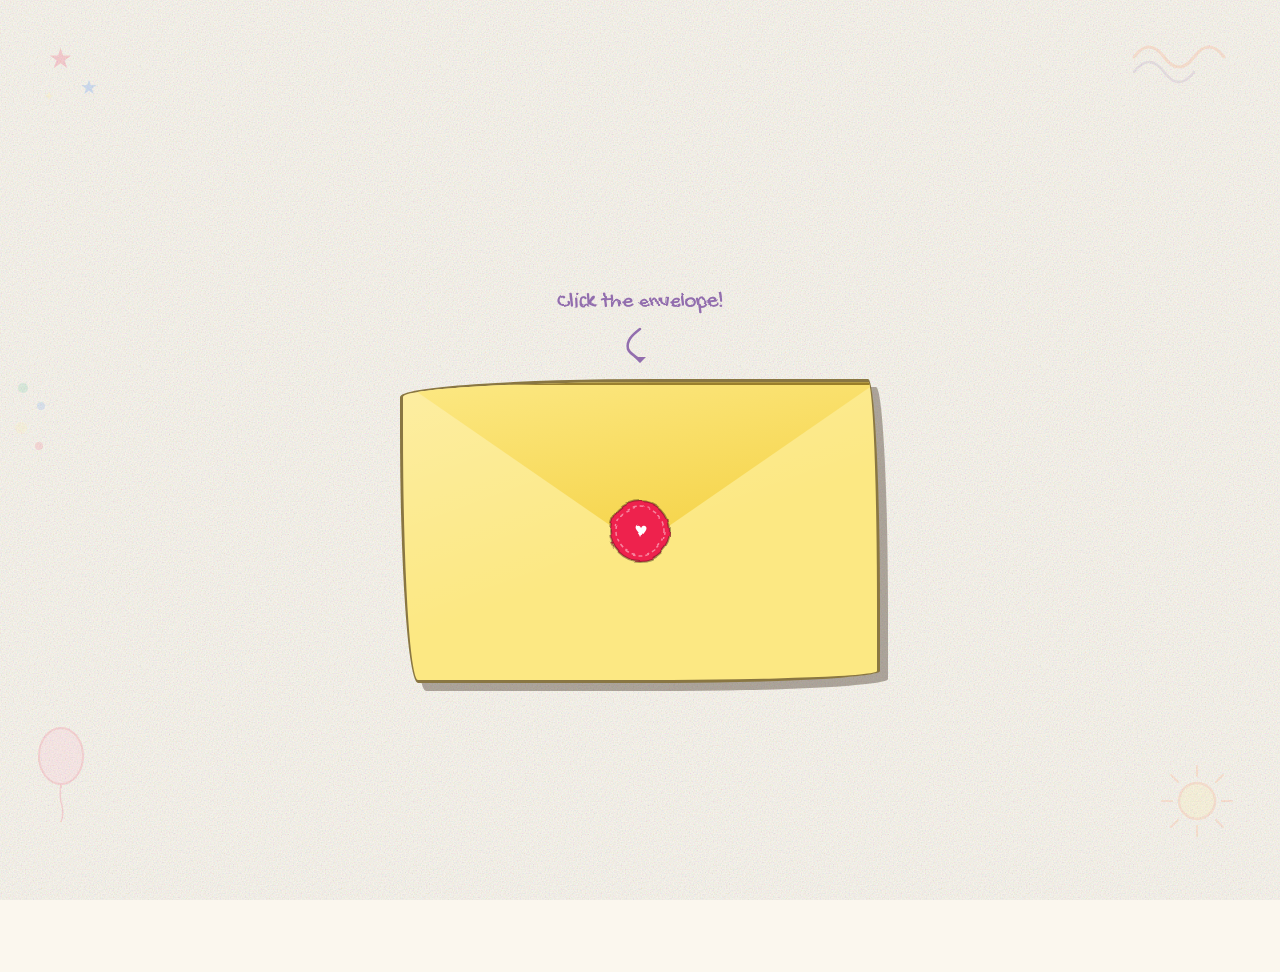
==== birthday-card/index.html @ c95f7737 "Add interactive crayon-style birthday gift card website Single-page static site: click-to-open envel" ====
<!DOCTYPE html>
<html lang="en">
<head>
  <meta charset="UTF-8" />
  <meta name="viewport" content="width=device-width, initial-scale=1.0, viewport-fit=cover" />
  <meta name="description" content="An interactive birthday card" />
  <title>Happy Birthday!</title>

  <!-- Google Fonts: Gochi Hand (headings) + Patrick Hand (body) -->
  <link rel="preconnect" href="https://fonts.googleapis.com" />
  <link rel="preconnect" href="https://fonts.gstatic.com" crossorigin />
  <link href="https://fonts.googleapis.com/css2?family=Gochi+Hand&family=Patrick+Hand&display=swap" rel="stylesheet" />

  <link rel="stylesheet" href="style.css" />
</head>
<body>

  <!-- ============================================================
       SVG Filter Definitions
       #crayon-displace  — feTurbulence displacement for crayon stroke feel
       #wobble           — mild warp for wobbly borders
       Referenced via CSS filter: url(#crayon-displace) etc.
       ============================================================ -->
  <svg xmlns="http://www.w3.org/2000/svg" width="0" height="0" style="position:absolute;overflow:hidden" aria-hidden="true">
    <defs>
      <filter id="crayon-displace" x="-5%" y="-5%" width="110%" height="110%">
        <feTurbulence type="fractalNoise" baseFrequency="0.04 0.07" numOctaves="3" seed="2" result="noise"/>
        <feDisplacementMap in="SourceGraphic" in2="noise" scale="4" xChannelSelector="R" yChannelSelector="G"/>
      </filter>
      <filter id="wobble" x="-5%" y="-5%" width="110%" height="110%">
        <feTurbulence type="turbulence" baseFrequency="0.02 0.03" numOctaves="2" seed="5" result="noise"/>
        <feDisplacementMap in="SourceGraphic" in2="noise" scale="3" xChannelSelector="R" yChannelSelector="G"/>
      </filter>
    </defs>
  </svg>

  <!-- ============================================================
       Background scattered doodles (purely decorative, aria-hidden)
       ============================================================ -->
  <div class="bg-doodles" aria-hidden="true">
    <!-- top-left star cluster -->
    <svg style="position:absolute;top:4%;left:3%;width:80px;height:80px;opacity:.18" viewBox="0 0 80 80">
      <text x="10" y="32" font-size="28" fill="#EE204D">★</text>
      <text x="42" y="58" font-size="20" fill="#1F75FE">★</text>
      <text x="5"  y="65" font-size="14" fill="#FCE883">✦</text>
    </svg>
    <!-- top-right squiggles -->
    <svg style="position:absolute;top:3%;right:4%;width:100px;height:60px;opacity:.15" viewBox="0 0 100 60">
      <path d="M5 30 Q20 10 35 30 Q50 50 65 30 Q80 10 95 30" stroke="#FF7538" stroke-width="3" fill="none" stroke-linecap="round"/>
      <path d="M5 45 Q20 25 35 45 Q50 65 65 45" stroke="#926EAE" stroke-width="2.5" fill="none" stroke-linecap="round"/>
    </svg>
    <!-- bottom-left balloon doodle -->
    <svg style="position:absolute;bottom:8%;left:2%;width:70px;height:110px;opacity:.15" viewBox="0 0 70 110">
      <ellipse cx="35" cy="38" rx="22" ry="28" fill="#FFAACC" stroke="#EE204D" stroke-width="2"/>
      <path d="M35 66 Q33 78 36 88 Q38 96 35 104" stroke="#EE204D" stroke-width="1.5" fill="none"/>
      <line x1="35" y1="66" x2="35" y2="70" stroke="#EE204D" stroke-width="2"/>
    </svg>
    <!-- bottom-right sun -->
    <svg style="position:absolute;bottom:6%;right:3%;width:90px;height:90px;opacity:.14" viewBox="0 0 90 90">
      <circle cx="45" cy="45" r="18" fill="#FCE883" stroke="#FF7538" stroke-width="2.5"/>
      <g stroke="#FF7538" stroke-width="2" stroke-linecap="round">
        <line x1="45" y1="10" x2="45" y2="20"/>
        <line x1="45" y1="70" x2="45" y2="80"/>
        <line x1="10" y1="45" x2="20" y2="45"/>
        <line x1="70" y1="45" x2="80" y2="45"/>
        <line x1="19" y1="19" x2="26" y2="26"/>
        <line x1="64" y1="64" x2="71" y2="71"/>
        <line x1="71" y1="19" x2="64" y2="26"/>
        <line x1="26" y1="64" x2="19" y2="71"/>
      </g>
    </svg>
    <!-- mid-left dots -->
    <svg style="position:absolute;top:42%;left:1%;width:40px;height:80px;opacity:.12" viewBox="0 0 40 80">
      <circle cx="10" cy="10" r="5" fill="#1CAC78"/>
      <circle cx="28" cy="28" r="4" fill="#1F75FE"/>
      <circle cx="8"  cy="50" r="6" fill="#FCE883"/>
      <circle cx="26" cy="68" r="4" fill="#EE204D"/>
    </svg>
  </div>

  <!-- ============================================================
       Confetti Canvas — full-screen, pointer-events none
       ============================================================ -->
  <canvas id="confetti-canvas" aria-hidden="true"></canvas>

  <!-- ============================================================
       Main Stage
       ============================================================ -->
  <main id="stage" role="main">

    <!-- ======================================================
         SCENE 1 — ENVELOPE
         ====================================================== -->
    <section id="envelope-scene" aria-label="Birthday envelope">

      <!-- Hint text (changes per stage) -->
      <p class="hint" id="envelope-hint" aria-live="polite">Click the envelope!</p>
      <!-- Wobbly arrow doodle -->
      <svg class="hint-arrow" width="48" height="36" viewBox="0 0 48 36" aria-hidden="true">
        <path d="M24 2 C16 8 10 14 12 22 C14 28 20 28 24 34" stroke="#926EAE" stroke-width="2.5" fill="none" stroke-linecap="round"/>
        <polygon points="18,30 24,36 30,30" fill="#926EAE"/>
      </svg>

      <!-- Envelope: must be a button for keyboard accessibility -->
      <div id="envelope-wrap" role="presentation">
        <button id="envelope-btn"
                aria-label="Open the birthday envelope"
                style="position:absolute;inset:0;width:100%;height:100%;background:none;border:none;cursor:pointer;z-index:10;border-radius:inherit">
        </button>

        <!-- The visible envelope body -->
        <div class="env-body" aria-hidden="true">

          <!-- Triangular flap (top of envelope, 3D rotateX on open) -->
          <div class="env-flap"></div>

          <!-- Wax seal (SVG stamp) -->
          <svg class="wax-seal" viewBox="0 0 72 72" aria-hidden="true">
            <circle cx="36" cy="36" r="30" fill="#EE204D" stroke="rgba(44,26,14,.4)" stroke-width="2"/>
            <circle cx="36" cy="36" r="24" fill="none" stroke="rgba(255,255,255,.45)" stroke-width="1.5" stroke-dasharray="4 3"/>
            <text x="36" y="42" text-anchor="middle" font-family="serif" font-size="22" fill="white">♥</text>
          </svg>

          <!-- Pocket: clips peeking contents -->
          <div class="env-pocket">
            <!-- Peeking photo stack (shorter, behind, offset) -->
            <div class="peeking-photos" id="peeking-photos" aria-hidden="true">
              <!-- Visual stack lines to imply multiple photos -->
              <div style="position:absolute;inset:4px;background:#F9F9F9;border-radius:4px;border:2px solid rgba(44,26,14,.15);transform:rotate(4deg)"></div>
              <div style="position:absolute;inset:4px;background:white;border-radius:4px;border:2px solid rgba(44,26,14,.2)"></div>
            </div>

            <!-- Peeking card (taller, in front) -->
            <div class="peeking-card" id="peeking-card" aria-hidden="true">
              <!-- Pull hint floats above card -->
              <span id="pull-hint">Pull the card out ↑</span>
            </div>
          </div><!-- /env-pocket -->

        </div><!-- /env-body -->
      </div><!-- /envelope-wrap -->
    </section>

    <!-- ======================================================
         SCENE 2 — GREETING CARD (free, center-stage)
         ====================================================== -->
    <div id="greeting-card" role="region" aria-label="Greeting card" aria-hidden="true">
      <!-- Doodle decorations inside card -->
      <svg class="card-doodles" width="100%" height="60" viewBox="0 0 280 60" aria-hidden="true" style="display:block;margin-bottom:8px">
        <!-- balloons -->
        <ellipse cx="30" cy="28" rx="14" ry="18" fill="#EE204D" opacity=".85"/>
        <line x1="30" y1="46" x2="28" y2="58" stroke="#B4674D" stroke-width="1.5"/>
        <ellipse cx="58" cy="22" rx="12" ry="16" fill="#1F75FE" opacity=".85"/>
        <line x1="58" y1="38" x2="60" y2="58" stroke="#B4674D" stroke-width="1.5"/>
        <ellipse cx="82" cy="30" rx="11" ry="14" fill="#FCE883" stroke="#FF7538" stroke-width="1.5" opacity=".9"/>
        <line x1="82" y1="44" x2="80" y2="58" stroke="#B4674D" stroke-width="1.5"/>
        <!-- sun top-right -->
        <circle cx="248" cy="18" r="12" fill="#FCE883" stroke="#FF7538" stroke-width="1.5"/>
        <g stroke="#FF7538" stroke-width="1.5" stroke-linecap="round">
          <line x1="248" y1="2"  x2="248" y2="6"/>
          <line x1="248" y1="30" x2="248" y2="34"/>
          <line x1="233" y1="18" x2="237" y2="18"/>
          <line x1="259" y1="18" x2="263" y2="18"/>
          <line x1="238" y1="8"  x2="241" y2="11"/>
          <line x1="255" y1="25" x2="258" y2="28"/>
        </g>
        <!-- squiggle separator -->
        <path d="M100 52 Q115 42 130 52 Q145 62 160 52 Q175 42 190 52 Q205 62 220 52" stroke="#926EAE" stroke-width="2" fill="none" stroke-linecap="round" opacity=".7"/>
      </svg>

      <h1 id="card-greeting-text"></h1>

      <!-- More doodles below the text -->
      <svg class="card-doodles" width="100%" height="48" viewBox="0 0 280 48" aria-hidden="true" style="display:block;margin-top:10px">
        <!-- confetti dots -->
        <circle cx="20"  cy="20" r="5" fill="#EE204D"/>
        <circle cx="45"  cy="35" r="4" fill="#1CAC78"/>
        <circle cx="70"  cy="12" r="6" fill="#FCE883" stroke="#FF7538" stroke-width="1"/>
        <circle cx="200" cy="30" r="5" fill="#1F75FE"/>
        <circle cx="228" cy="14" r="4" fill="#FFAACC"/>
        <circle cx="255" cy="36" r="6" fill="#926EAE"/>
        <!-- stars -->
        <text x="100" y="28" font-size="16" fill="#FF7538">★</text>
        <text x="140" y="22" font-size="12" fill="#1CAC78">✦</text>
        <text x="165" y="38" font-size="18" fill="#EE204D">★</text>
      </svg>
    </div>

    <!-- ======================================================
         SCENE 3 — LETTER (folded accordion)
         ====================================================== -->
    <section id="letter-scene" aria-label="Birthday letter">
      <p class="fold-hint" id="fold-hint">Pull down to unfold ✶</p>

      <div id="letter-accordion"
           role="region"
           aria-label="Unfolding letter"
           style="perspective: 800px;">

        <!-- Panel 1 (always visible, top) -->
        <div class="letter-panel" id="panel-1" style="transform-origin: bottom center; position:relative; z-index:4;">
          <h2 id="letter-title-el"></h2>
          <p id="letter-p0"></p>
        </div>

        <!-- Panel 2: opens downward, transform-origin top -->
        <div class="letter-panel" id="panel-2" style="transform-origin: top center; position:relative; z-index:3; transform: rotateX(-180deg);">
          <p id="letter-p1"></p>
        </div>

        <!-- Panel 3: zig-zag, opens downward, transform-origin top -->
        <div class="letter-panel" id="panel-3" style="transform-origin: top center; position:relative; z-index:2; transform: rotateX(180deg);">
          <p id="letter-p2"></p>
        </div>

        <!-- Panel 4: opens downward, transform-origin top -->
        <div class="letter-panel" id="panel-4" style="transform-origin: top center; position:relative; z-index:1; transform: rotateX(-180deg);">
          <p id="letter-p3"></p>
          <span class="signoff" id="letter-signoff-el"></span>
          <p class="ps">P.S. There's something else in the envelope… 📸 Pull out the photos!</p>
          <!-- doodle arrow pointing down -->
          <svg width="40" height="30" viewBox="0 0 40 30" style="display:block;margin:8px auto 0" aria-hidden="true">
            <path d="M20 2 Q18 14 20 22" stroke="#FF7538" stroke-width="2.5" fill="none" stroke-linecap="round"/>
            <polygon points="14,20 20,28 26,20" fill="#FF7538"/>
          </svg>
        </div>

      </div>
    </section>

    <!-- ======================================================
         SCENE 4 — GALLERY (polaroid stack from envelope)
         ====================================================== -->
    <section id="gallery-scene" aria-label="Photo gallery">
      <p class="swipe-hint" id="swipe-hint">Swipe the photos ↔</p>

      <!-- Second envelope (reappears to hold photos) -->
      <div id="gallery-envelope-wrap" role="presentation">
        <div class="env-body" aria-hidden="true" style="background:#FCE883;border:3px solid rgba(44,26,14,.5)">
          <div class="env-flap" style="pointer-events:none"></div>
          <div class="env-pocket" id="gallery-pocket">
            <!-- Polaroid stack is injected here by JS -->
          </div>
        </div>
      </div>

      <!-- Free polaroid stack (center stage after pull-out) — filled by JS -->
      <div id="polaroid-free-stack" aria-label="Swipeable photo stack" style="position:relative;width:clamp(140px,45vmin,230px);height:clamp(200px,60vmin,310px);margin-top:24px;display:none">
      </div>

    </section>

  </main><!-- /stage -->

  <!-- Load config first so CONFIG is available in app.js -->
  <script src="config.js"></script>
  <script src="app.js"></script>
</body>
</html>
---- birthday-card/style.css ----
/* ============================================================
   style.css — Birthday Card Visual Style
   "Crayola crayon" aesthetic: wobbly borders, stop-motion feel
   ============================================================ */

/* ---------- Google Fonts ---------- */
@import url('https://fonts.googleapis.com/css2?family=Gochi+Hand&family=Patrick+Hand&display=swap');

/* ---------- CSS Custom Properties ---------- */
:root {
  --crayon-red:    #EE204D;
  --crayon-orange: #FF7538;
  --crayon-yellow: #FCE883;
  --crayon-green:  #1CAC78;
  --crayon-blue:   #1F75FE;
  --crayon-violet: #926EAE;
  --crayon-pink:   #FFAACC;
  --crayon-brown:  #B4674D;
  --paper:         #FBF7EE;
  --ink:           #2C1A0E;

  --font-hand:  'Gochi Hand', cursive;
  --font-body:  'Patrick Hand', cursive;

  /* chunky shadow offsets */
  --shadow-sm:  3px 3px 0 rgba(44,26,14,.25);
  --shadow-md:  5px 5px 0 rgba(44,26,14,.3);
  --shadow-lg:  8px 8px 0 rgba(44,26,14,.35);
}

/* ---------- Reset & Base ---------- */
*, *::before, *::after { box-sizing: border-box; margin: 0; padding: 0; }

html, body {
  height: 100%;
  overflow-x: hidden;
  overscroll-behavior: none;           /* stop pull-to-refresh */
  background-color: var(--paper);
  color: var(--ink);
  font-family: var(--font-body);
  font-size: 16px;
}

/* Grain overlay — SVG feTurbulence as data-URI */
body::before {
  content: '';
  position: fixed;
  inset: 0;
  pointer-events: none;
  z-index: 0;
  opacity: .35;
  background-image: url("data:image/svg+xml,%3Csvg xmlns='http://www.w3.org/2000/svg' width='300' height='300'%3E%3Cfilter id='noise'%3E%3CfeTurbulence type='fractalNoise' baseFrequency='0.75' numOctaves='4' stitchTiles='stitch'/%3E%3C/filter%3E%3Crect width='300' height='300' filter='url(%23noise)' opacity='1'/%3E%3C/svg%3E");
  background-size: 300px 300px;
}

/* ---------- Stage wrapper ---------- */
#stage {
  position: relative;
  z-index: 1;
  display: flex;
  flex-direction: column;
  align-items: center;
  min-height: 100dvh;
  padding: clamp(16px, 4vmin, 48px);
  gap: 24px;
}

/* ---------- Background doodles ---------- */
.bg-doodles {
  position: fixed;
  inset: 0;
  pointer-events: none;
  z-index: 0;
  overflow: hidden;
}

/* ---------- SVG Filters (defined in HTML, referenced here) ---------- */

/* Crayon filter applied to headings and decorative text */
.crayon-text {
  filter: url(#crayon-displace);
}

/* ---------- STAGE 1 — Envelope ---------- */
#envelope-scene {
  display: flex;
  flex-direction: column;
  align-items: center;
  justify-content: center;
  min-height: 100dvh;
  width: 100%;
  position: relative;
}

/* hint text */
.hint {
  font-family: var(--font-hand);
  font-size: clamp(1rem, 3vmin, 1.4rem);
  color: var(--crayon-violet);
  filter: url(#crayon-displace);
  margin-bottom: 12px;
  animation: hint-wiggle 2s steps(4) infinite;
  user-select: none;
}

@keyframes hint-wiggle {
  0%   { transform: rotate(0deg); }
  25%  { transform: rotate(-2deg); }
  50%  { transform: rotate(0deg); }
  75%  { transform: rotate(2deg); }
  100% { transform: rotate(0deg); }
}

/* wobbly arrow doodle under hint */
.hint-arrow {
  display: block;
  margin: 0 auto 16px;
  animation: arrow-bounce 1.5s steps(3) infinite;
}

@keyframes arrow-bounce {
  0%,100% { transform: translateY(0); }
  50%      { transform: translateY(6px); }
}

/* ---------- Envelope component ---------- */
#envelope-wrap {
  position: relative;
  width: clamp(260px, 70vmin, 480px);
  /* perspective for 3-D flap */
  perspective: 800px;
  cursor: pointer;
  animation: env-idle 3s steps(6) infinite;
}

@keyframes env-idle {
  0%,100% { transform: rotate(0deg) translateY(0); }
  20%      { transform: rotate(-1deg) translateY(-3px); }
  40%      { transform: rotate(0deg) translateY(-6px); }
  60%      { transform: rotate(1deg) translateY(-3px); }
  80%      { transform: rotate(0deg) translateY(0); }
}

#envelope-wrap.flap-open { animation: none; }

/* Envelope body */
.env-body {
  position: relative;
  width: 100%;
  padding-bottom: 62%;             /* landscape ratio */
  background: var(--crayon-yellow);
  border: 3px solid rgba(44,26,14,.55);
  border-radius: 255px 12px 230px 18px / 18px 230px 12px 255px;
  box-shadow: var(--shadow-lg);
  overflow: hidden;
}

/* Inner envelope shading */
.env-body::after {
  content: '';
  position: absolute;
  inset: 0;
  background: linear-gradient(160deg, rgba(255,255,255,.25) 0%, transparent 55%);
  pointer-events: none;
}

/* Envelope pocket — clips the peeking card and photos */
.env-pocket {
  position: absolute;
  bottom: 0;
  left: 0;
  right: 0;
  /* top half of envelope body = envelope opening */
  top: 38%;
  overflow: hidden;
  z-index: 2;
}

/* Wax seal */
.wax-seal {
  position: absolute;
  top: 50%;
  left: 50%;
  transform: translate(-50%, -50%);
  width: clamp(48px, 10vmin, 72px);
  height: clamp(48px, 10vmin, 72px);
  z-index: 5;
  filter: url(#crayon-displace);
  transition: opacity .3s steps(3);
}

#envelope-wrap.flap-open .wax-seal { opacity: 0; pointer-events: none; }

/* Envelope flap */
.env-flap {
  position: absolute;
  top: 0;
  left: 0;
  right: 0;
  height: 55%;
  background: #F4D03F;
  border: 3px solid rgba(44,26,14,.45);
  border-bottom: none;
  border-radius: 12px 6px 0 0;
  transform-origin: top center;
  transform-style: preserve-3d;
  /* closed */
  transform: rotateX(0deg);
  transition: transform .6s steps(8);
  z-index: 4;
  clip-path: polygon(0 0, 100% 0, 50% 100%);
  background: linear-gradient(170deg, #FCE883 0%, #F4D03F 100%);
}

#envelope-wrap.flap-open .env-flap {
  transform: rotateX(-175deg);
}

/* ---------- Peeking card and photo stack ---------- */
.peeking-card,
.peeking-photos {
  position: absolute;
  bottom: 0;
  transition: bottom .5s steps(6);
}

/* only appear after flap opens */
.peeking-card {
  left: 50%;
  transform: translateX(-50%);
  width: 45%;
  height: 140%;          /* taller than pocket so it peeks */
  background: white;
  border: 3px solid rgba(44,26,14,.4);
  border-radius: 8px 8px 4px 4px;
  box-shadow: var(--shadow-md);
  cursor: grab;
  z-index: 3;
  display: flex;
  align-items: flex-end;
  justify-content: center;
  padding-bottom: 6px;
  font-family: var(--font-hand);
  font-size: .75rem;
  color: var(--crayon-violet);
  opacity: 0;
  pointer-events: none;
  touch-action: none;
}

.peeking-photos {
  left: 62%;
  width: 35%;
  height: 100%;
  background: white;
  border: 3px solid rgba(44,26,14,.4);
  border-radius: 8px 8px 4px 4px;
  box-shadow: 3px 3px 0 rgba(44,26,14,.2);
  z-index: 2;
  opacity: 0;
  pointer-events: none;
  transform: translateX(-10%) rotate(6deg);
}

#envelope-wrap.flap-open .peeking-card,
#envelope-wrap.flap-open .peeking-photos {
  opacity: 1;
}

#envelope-wrap.flap-open .peeking-card {
  pointer-events: auto;
  bottom: 30%;   /* peek amount */
}

#envelope-wrap.flap-open .peeking-photos {
  bottom: 10%;
}

/* ---------- Drag hint on the card ---------- */
#pull-hint {
  position: absolute;
  top: -2.5rem;
  left: 50%;
  transform: translateX(-50%);
  font-family: var(--font-hand);
  font-size: clamp(.8rem, 2.5vmin, 1rem);
  color: var(--crayon-blue);
  white-space: nowrap;
  opacity: 0;
  transition: opacity .4s steps(4);
  pointer-events: none;
  filter: url(#crayon-displace);
}
#envelope-wrap.flap-open #pull-hint { opacity: 1; }

/* ---------- STAGE 2 — Greeting Card (free) ---------- */
#greeting-card {
  display: none;
  position: fixed;
  top: 50%;
  left: 50%;
  transform: translate(-50%, -50%);
  width: clamp(220px, 60vmin, 360px);
  background: white;
  border: 4px solid rgba(44,26,14,.5);
  border-radius: 230px 18px 210px 22px / 22px 215px 18px 230px;
  box-shadow: var(--shadow-lg);
  padding: clamp(24px, 5vmin, 40px) clamp(20px, 4vmin, 32px);
  z-index: 20;
  text-align: center;
  filter: url(#crayon-displace);
}

#greeting-card h1 {
  font-family: var(--font-hand);
  font-size: clamp(1.6rem, 6vmin, 2.8rem);
  color: var(--crayon-red);
  line-height: 1.2;
  margin-bottom: .75rem;
}

/* card doodles */
.card-doodles {
  pointer-events: none;
  user-select: none;
}

/* ---------- Confetti Canvas ---------- */
#confetti-canvas {
  position: fixed;
  inset: 0;
  z-index: 30;
  pointer-events: none;
  display: none;
}

/* ---------- STAGE 3 — Letter ---------- */
#letter-scene {
  display: none;
  flex-direction: column;
  align-items: center;
  width: 100%;
  max-width: 540px;
  margin: 0 auto;
  padding: 24px 0 80px;
  z-index: 10;
  position: relative;
}

/* Accordion letter wrapper */
#letter-accordion {
  width: clamp(260px, 85vw, 460px);
  position: relative;
  cursor: ns-resize;
  touch-action: none;
  user-select: none;
}

/* Each letter panel */
.letter-panel {
  position: relative;
  background: white;
  border: 3px solid rgba(44,26,14,.4);
  border-radius: 6px 18px 6px 18px / 18px 6px 18px 6px;
  overflow: hidden;
  /* lined-paper */
  background-image:
    repeating-linear-gradient(
      transparent,
      transparent 27px,
      #BDE0FF 28px
    );
  background-size: 100% 28px;
  background-position-y: 40px;
  padding: 12px 20px 20px;
  box-shadow: var(--shadow-sm);
  transform-origin: top center;
  /* start folded */
  transition: transform .1s steps(2);
}

/* crease shadow on folded panels */
.letter-panel + .letter-panel::before {
  content: '';
  position: absolute;
  top: 0;
  left: 0;
  right: 0;
  height: 10px;
  background: linear-gradient(to bottom, rgba(0,0,0,.15), transparent);
  pointer-events: none;
  z-index: 1;
}

.letter-panel h2 {
  font-family: var(--font-hand);
  font-size: clamp(1.2rem, 4vmin, 1.7rem);
  color: var(--crayon-blue);
  margin-bottom: 16px;
  margin-top: 8px;
  filter: url(#crayon-displace);
}

.letter-panel p {
  font-family: var(--font-body);
  font-size: clamp(.9rem, 2.5vmin, 1.05rem);
  line-height: 1.75;
  color: var(--ink);
  margin-bottom: 12px;
}

.letter-panel .signoff {
  font-family: var(--font-hand);
  font-size: clamp(1rem, 3vmin, 1.25rem);
  color: var(--crayon-violet);
  margin-top: 16px;
  display: block;
}

.letter-panel .ps {
  margin-top: 20px;
  font-family: var(--font-hand);
  font-size: clamp(.85rem, 2.5vmin, 1rem);
  color: var(--crayon-orange);
}

.fold-hint {
  font-family: var(--font-hand);
  font-size: clamp(.9rem, 2.8vmin, 1.1rem);
  color: var(--crayon-green);
  text-align: center;
  margin-bottom: 4px;
  filter: url(#crayon-displace);
  animation: hint-wiggle 2.5s steps(4) infinite;
}

/* ---------- STAGE 4 — Polaroid Gallery ---------- */
#gallery-scene {
  display: none;
  flex-direction: column;
  align-items: center;
  width: 100%;
  padding: 24px 0 80px;
  z-index: 10;
  position: relative;
}

#gallery-envelope-wrap {
  position: relative;
  width: clamp(240px, 65vmin, 420px);
  perspective: 800px;
  margin-bottom: 32px;
}

/* reuse env-body style for gallery envelope */
#gallery-envelope-wrap .env-body {
  cursor: default;
}

/* polaroid stack container inside gallery envelope pocket */
#polaroid-stack {
  position: absolute;
  bottom: 0;
  left: 50%;
  transform: translateX(-50%);
  width: 55%;
  z-index: 3;
  cursor: grab;
  touch-action: none;
  transition: bottom .4s steps(5);
}

#gallery-envelope-wrap.photos-visible #polaroid-stack {
  bottom: 32%;
}

/* Individual polaroid */
.polaroid {
  position: absolute;
  bottom: 0;
  left: 50%;
  width: clamp(140px, 40vmin, 220px);
  background: white;
  border: 3px solid rgba(44,26,14,.3);
  box-shadow: var(--shadow-md);
  padding: clamp(8px, 2vmin, 12px);
  padding-bottom: clamp(28px, 7vmin, 44px);
  border-radius: 4px;
  transform-origin: center bottom;
  pointer-events: none;
  user-select: none;
}

/* tape strip on top of polaroid */
.polaroid::before {
  content: '';
  position: absolute;
  top: -10px;
  left: 50%;
  transform: translateX(-50%) rotate(-3deg);
  width: 40%;
  height: 18px;
  background: rgba(252,232,131,.7);
  border: 1px solid rgba(44,26,14,.2);
  border-radius: 2px;
}

.polaroid.top-card {
  pointer-events: auto;
}

/* photo area inside polaroid */
.polaroid-photo {
  width: 100%;
  /* 4:3 */
  padding-bottom: 75%;
  position: relative;
  overflow: hidden;
  background: #ddd;
}

.polaroid-photo img {
  position: absolute;
  inset: 0;
  width: 100%;
  height: 100%;
  object-fit: cover;
  display: block;
}

/* crayon placeholder canvas */
.polaroid-photo canvas {
  position: absolute;
  inset: 0;
  width: 100%;
  height: 100%;
}

.polaroid-caption {
  font-family: var(--font-hand);
  font-size: clamp(.75rem, 2.2vmin, .95rem);
  color: var(--ink);
  text-align: center;
  margin-top: 6px;
  line-height: 1.3;
}

/* swipe hint */
.swipe-hint {
  font-family: var(--font-hand);
  font-size: clamp(.85rem, 2.5vmin, 1rem);
  color: var(--crayon-pink);
  margin-top: 12px;
  filter: url(#crayon-displace);
  animation: hint-wiggle 2s steps(4) infinite;
}

/* ---------- Freestanding greeting-card (pulled out) ---------- */
#greeting-card.visible {
  display: block;
  animation: card-pop-in .5s steps(5) forwards;
}

@keyframes card-pop-in {
  0%   { transform: translate(-50%, -50%) scale(.4) rotate(-8deg); opacity: 0; }
  40%  { transform: translate(-50%, -50%) scale(1.08) rotate(2deg); opacity: 1; }
  70%  { transform: translate(-50%, -50%) scale(.97) rotate(-1deg); }
  100% { transform: translate(-50%, -50%) scale(1) rotate(0deg); }
}

/* ---------- Letter reveal animation ---------- */
@keyframes letter-drop {
  0%   { transform: translateY(-60px); opacity: 0; }
  40%  { transform: translateY(6px);   opacity: 1; }
  70%  { transform: translateY(-3px); }
  100% { transform: translateY(0); }
}

/* ---------- Polaroid fling animation ---------- */
@keyframes polaroid-fling-left {
  0%   { transform: translateX(0)      rotate(0deg);    opacity: 1; }
  50%  { transform: translateX(-180px) rotate(-30deg);  opacity: .6; }
  100% { transform: translateX(-400px) rotate(-55deg);  opacity: 0; }
}
@keyframes polaroid-fling-right {
  0%   { transform: translateX(0)     rotate(0deg);   opacity: 1; }
  50%  { transform: translateX(180px) rotate(30deg);  opacity: .6; }
  100% { transform: translateX(400px) rotate(55deg);  opacity: 0; }
}

/* ---------- Utility ---------- */
.hidden { display: none !important; }

/* wide screens — decorative side doodles */
@media (min-width: 740px) {
  .bg-doodles svg {
    opacity: .22;
  }
}
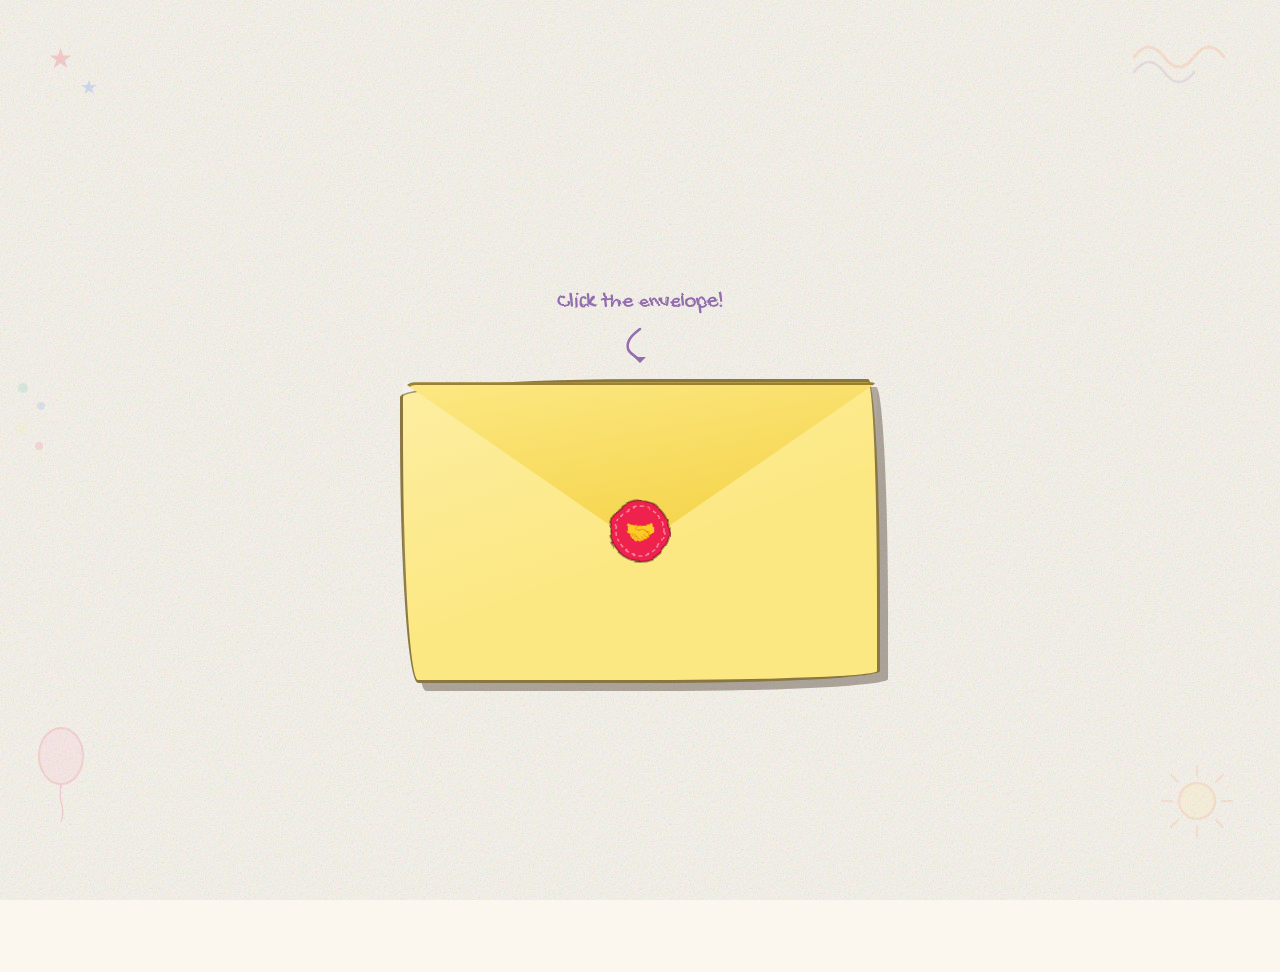
==== commit 89bfcf82: "Fix UX bugs: clipping, mobile drags, navigation, gallery input - Peeking card/photos no longer clipp" ====
--- a/birthday-card/index.html
+++ b/birthday-card/index.html
@@ -118,26 +118,29 @@
           <svg class="wax-seal" viewBox="0 0 72 72" aria-hidden="true">
             <circle cx="36" cy="36" r="30" fill="#EE204D" stroke="rgba(44,26,14,.4)" stroke-width="2"/>
             <circle cx="36" cy="36" r="24" fill="none" stroke="rgba(255,255,255,.45)" stroke-width="1.5" stroke-dasharray="4 3"/>
-            <text x="36" y="42" text-anchor="middle" font-family="serif" font-size="22" fill="white">♥</text>
+            <text x="36" y="44" text-anchor="middle" font-family="serif" font-size="24">🤝</text>
           </svg>
 
-          <!-- Pocket: clips peeking contents -->
+          <!-- Pocket: provides the paper-in-envelope look -->
           <div class="env-pocket">
-            <!-- Peeking photo stack (shorter, behind, offset) -->
-            <div class="peeking-photos" id="peeking-photos" aria-hidden="true">
-              <!-- Visual stack lines to imply multiple photos -->
-              <div style="position:absolute;inset:4px;background:#F9F9F9;border-radius:4px;border:2px solid rgba(44,26,14,.15);transform:rotate(4deg)"></div>
-              <div style="position:absolute;inset:4px;background:white;border-radius:4px;border:2px solid rgba(44,26,14,.2)"></div>
-            </div>
-
-            <!-- Peeking card (taller, in front) -->
-            <div class="peeking-card" id="peeking-card" aria-hidden="true">
-              <!-- Pull hint floats above card -->
-              <span id="pull-hint">Pull the card out ↑</span>
-            </div>
           </div><!-- /env-pocket -->
 
         </div><!-- /env-body -->
+
+        <!-- Peeking items live OUTSIDE env-body so overflow:hidden doesn't clip them -->
+        <!-- Peeking photo stack (shorter, behind, offset) -->
+        <div class="peeking-photos" id="peeking-photos" aria-hidden="true">
+          <!-- Visual stack lines to imply multiple photos -->
+          <div style="position:absolute;inset:4px;background:#F9F9F9;border-radius:4px;border:2px solid rgba(44,26,14,.15);transform:rotate(4deg)"></div>
+          <div style="position:absolute;inset:4px;background:white;border-radius:4px;border:2px solid rgba(44,26,14,.2)"></div>
+        </div>
+
+        <!-- Peeking card (taller, in front) -->
+        <div class="peeking-card" id="peeking-card" aria-hidden="true">
+          <!-- Pull hint floats above card -->
+          <span id="pull-hint">Pull the card out ↑</span>
+        </div>
+
       </div><!-- /envelope-wrap -->
     </section>
 
@@ -190,7 +193,7 @@
          SCENE 3 — LETTER (folded accordion)
          ====================================================== -->
     <section id="letter-scene" aria-label="Birthday letter">
-      <p class="fold-hint" id="fold-hint">Pull down to unfold ✶</p>
+      <p class="fold-hint" id="fold-hint">Tap or pull down to unfold ✶</p>
 
       <div id="letter-accordion"
            role="region"
@@ -250,7 +253,25 @@
 
     </section>
 
+    <!-- ======================================================
+         NAV BAR — Letter <-> Gallery navigation (Bug 5)
+         ====================================================== -->
+    <nav id="scene-nav" class="scene-nav hidden" aria-label="Navigate scenes">
+      <button id="nav-letter-btn" class="nav-btn nav-btn--active">✉ Letter</button>
+      <button id="nav-gallery-btn" class="nav-btn">📸 Photos</button>
+    </nav>
+
   </main><!-- /stage -->
+
+  <!-- ======================================================
+       POLAROID MODAL — tap to zoom (Bug 7)
+       ====================================================== -->
+  <div id="polaroid-modal" class="polaroid-modal hidden" role="dialog" aria-modal="true" aria-label="Photo enlarged">
+    <div class="polaroid-modal-backdrop"></div>
+    <div class="polaroid-modal-inner">
+      <!-- polaroid content injected by JS -->
+    </div>
+  </div>
 
   <!-- Load config first so CONFIG is available in app.js -->
   <script src="config.js"></script>
--- a/birthday-card/style.css
+++ b/birthday-card/style.css
@@ -60,6 +60,7 @@
   display: flex;
   flex-direction: column;
   align-items: center;
+  min-height: 100vh;
   min-height: 100dvh;
   padding: clamp(16px, 4vmin, 48px);
   gap: 24px;
@@ -87,6 +88,7 @@
   flex-direction: column;
   align-items: center;
   justify-content: center;
+  min-height: 100vh;
   min-height: 100dvh;
   width: 100%;
   position: relative;
@@ -152,7 +154,6 @@
   border: 3px solid rgba(44,26,14,.55);
   border-radius: 255px 12px 230px 18px / 18px 230px 12px 255px;
   box-shadow: var(--shadow-lg);
-  overflow: hidden;
 }
 
 /* Inner envelope shading */
@@ -260,6 +261,7 @@
   opacity: 0;
   pointer-events: none;
   transform: translateX(-10%) rotate(6deg);
+  touch-action: none;
 }
 
 #envelope-wrap.flap-open .peeking-card,
@@ -342,7 +344,7 @@
   width: 100%;
   max-width: 540px;
   margin: 0 auto;
-  padding: 24px 0 80px;
+  padding: 24px 0 96px;
   z-index: 10;
   position: relative;
 }
@@ -440,7 +442,7 @@
   flex-direction: column;
   align-items: center;
   width: 100%;
-  padding: 24px 0 80px;
+  padding: 24px 0 96px;
   z-index: 10;
   position: relative;
 }
@@ -588,6 +590,94 @@
   100% { transform: translateX(400px) rotate(55deg);  opacity: 0; }
 }
 
+/* ---------- Scene Navigation Bar (Bug 5) ---------- */
+.scene-nav {
+  position: fixed;
+  bottom: 16px;
+  left: 50%;
+  transform: translateX(-50%);
+  display: flex;
+  gap: 12px;
+  z-index: 100;
+  background: var(--paper);
+  border: 3px solid rgba(44,26,14,.4);
+  border-radius: 255px 12px 230px 18px / 18px 230px 12px 255px;
+  padding: 8px 16px;
+  box-shadow: var(--shadow-md);
+  filter: url(#crayon-displace);
+}
+.nav-btn {
+  font-family: var(--font-hand);
+  font-size: clamp(.85rem, 2.5vmin, 1rem);
+  background: none;
+  border: 2px solid rgba(44,26,14,.3);
+  border-radius: 200px 8px 190px 12px / 8px 180px 12px 200px;
+  padding: 6px 14px;
+  cursor: pointer;
+  color: var(--ink);
+  transition: background .1s steps(2);
+}
+.nav-btn--active {
+  background: var(--crayon-yellow);
+}
+.nav-btn:active {
+  background: var(--crayon-orange);
+}
+
+/* ---------- Polaroid Modal (Bug 7) ---------- */
+.polaroid-modal {
+  position: fixed;
+  inset: 0;
+  z-index: 200;
+  display: flex;
+  align-items: center;
+  justify-content: center;
+}
+.polaroid-modal.hidden { display: none !important; }
+.polaroid-modal-backdrop {
+  position: absolute;
+  inset: 0;
+  background: rgba(44,26,14,.55);
+}
+.polaroid-modal-inner {
+  position: relative;
+  z-index: 1;
+  width: min(90vmin, 340px);
+  background: white;
+  border: 4px solid rgba(44,26,14,.5);
+  border-radius: 6px;
+  padding: clamp(10px, 3vmin, 16px);
+  padding-bottom: clamp(36px, 8vmin, 52px);
+  box-shadow: var(--shadow-lg);
+  animation: modal-pop .3s steps(5) forwards;
+}
+@keyframes modal-pop {
+  0%   { transform: scale(.3) rotate(-8deg); opacity: 0; }
+  60%  { transform: scale(1.06) rotate(1deg); opacity: 1; }
+  100% { transform: scale(1) rotate(0deg); opacity: 1; }
+}
+.polaroid-modal-photo {
+  width: 100%;
+  padding-bottom: 75%;
+  position: relative;
+  overflow: hidden;
+  background: #ddd;
+}
+.polaroid-modal-photo img {
+  position: absolute;
+  inset: 0;
+  width: 100%;
+  height: 100%;
+  object-fit: cover;
+}
+.polaroid-modal-caption {
+  font-family: var(--font-hand);
+  font-size: clamp(.85rem, 2.5vmin, 1.05rem);
+  text-align: center;
+  margin-top: 8px;
+  color: var(--ink);
+}
+
 /* ---------- Utility ---------- */
 .hidden { display: none !important; }
 
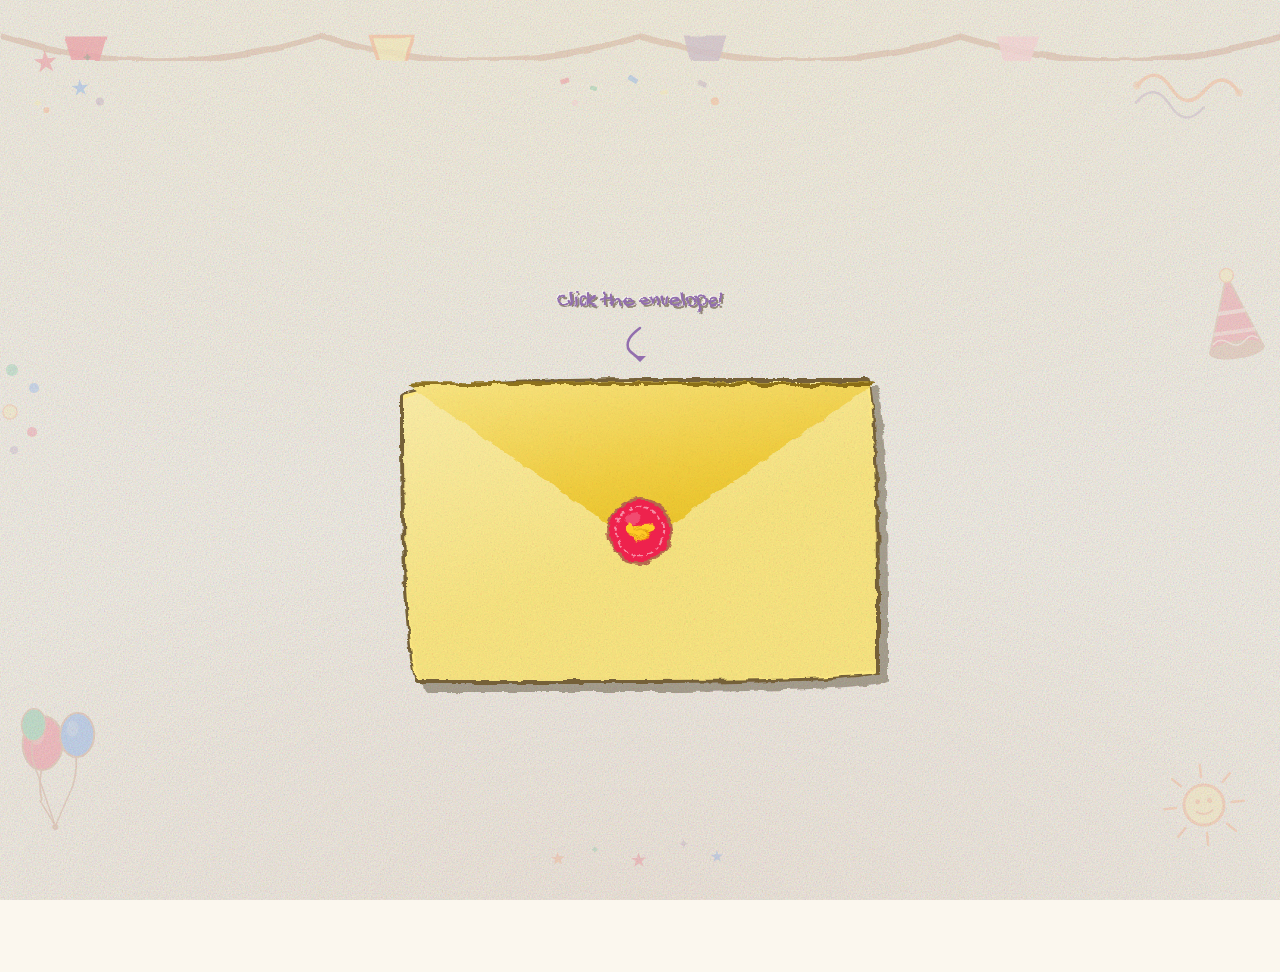
==== commit 9aab9414: "Artsy crayon style pass: textures, outlines, detailed doodles Layered paper grain on every surface, " ====
--- a/birthday-card/index.html
+++ b/birthday-card/index.html
@@ -19,64 +19,182 @@
        SVG Filter Definitions
        #crayon-displace  — feTurbulence displacement for crayon stroke feel
        #wobble           — mild warp for wobbly borders
+       #paper-grain      — heavier grain for letter panels / polaroids
+       #marker-outline   — bold marker re-outline effect
        Referenced via CSS filter: url(#crayon-displace) etc.
        ============================================================ -->
   <svg xmlns="http://www.w3.org/2000/svg" width="0" height="0" style="position:absolute;overflow:hidden" aria-hidden="true">
     <defs>
-      <filter id="crayon-displace" x="-5%" y="-5%" width="110%" height="110%">
-        <feTurbulence type="fractalNoise" baseFrequency="0.04 0.07" numOctaves="3" seed="2" result="noise"/>
-        <feDisplacementMap in="SourceGraphic" in2="noise" scale="4" xChannelSelector="R" yChannelSelector="G"/>
-      </filter>
+      <!-- Crayon displacement: stroke wobble -->
+      <filter id="crayon-displace" x="-8%" y="-8%" width="116%" height="116%">
+        <feTurbulence type="fractalNoise" baseFrequency="0.045 0.08" numOctaves="4" seed="2" result="noise"/>
+        <feDisplacementMap in="SourceGraphic" in2="noise" scale="5" xChannelSelector="R" yChannelSelector="G"/>
+      </filter>
+
+      <!-- Heavier crayon for outlined objects -->
+      <filter id="crayon-heavy" x="-10%" y="-10%" width="120%" height="120%">
+        <feTurbulence type="fractalNoise" baseFrequency="0.055 0.09" numOctaves="4" seed="7" result="noise"/>
+        <feDisplacementMap in="SourceGraphic" in2="noise" scale="6" xChannelSelector="R" yChannelSelector="G"/>
+      </filter>
+
+      <!-- Wobble for doodles and borders -->
       <filter id="wobble" x="-5%" y="-5%" width="110%" height="110%">
         <feTurbulence type="turbulence" baseFrequency="0.02 0.03" numOctaves="2" seed="5" result="noise"/>
         <feDisplacementMap in="SourceGraphic" in2="noise" scale="3" xChannelSelector="R" yChannelSelector="G"/>
       </filter>
+
+      <!-- Paper grain texture filter for overlays -->
+      <filter id="paper-grain" x="0%" y="0%" width="100%" height="100%" color-interpolation-filters="sRGB">
+        <feTurbulence type="fractalNoise" baseFrequency="0.65 0.65" numOctaves="5" seed="3" stitchTiles="stitch" result="grain"/>
+        <feColorMatrix type="saturate" values="0" result="gray"/>
+        <feBlend in="SourceGraphic" in2="gray" mode="multiply" result="blended"/>
+        <feComposite in="blended" in2="SourceGraphic" operator="in"/>
+      </filter>
+
+      <!-- Aged/warm paper grain overlay -->
+      <filter id="aged-paper" x="0%" y="0%" width="100%" height="100%" color-interpolation-filters="sRGB">
+        <feTurbulence type="fractalNoise" baseFrequency="0.9 0.9" numOctaves="6" seed="11" stitchTiles="stitch" result="grain"/>
+        <feColorMatrix type="matrix"
+          values="0.8 0   0   0 0.12
+                  0   0.7 0   0 0.08
+                  0   0   0.5 0 0.02
+                  0   0   0   0.18 0"
+          result="tint"/>
+        <feComposite in="SourceGraphic" in2="tint" operator="over"/>
+      </filter>
+
+      <!-- Tape translucency: semi-transparent yellowish fill -->
+      <filter id="tape-filter" x="-5%" y="-5%" width="110%" height="110%">
+        <feTurbulence type="fractalNoise" baseFrequency="0.12 0.04" numOctaves="3" seed="9" result="noise"/>
+        <feDisplacementMap in="SourceGraphic" in2="noise" scale="2.5" xChannelSelector="R" yChannelSelector="G"/>
+      </filter>
     </defs>
   </svg>
 
   <!-- ============================================================
        Background scattered doodles (purely decorative, aria-hidden)
+       All constrained within viewport; no overflow at 360px width.
        ============================================================ -->
   <div class="bg-doodles" aria-hidden="true">
-    <!-- top-left star cluster -->
-    <svg style="position:absolute;top:4%;left:3%;width:80px;height:80px;opacity:.18" viewBox="0 0 80 80">
-      <text x="10" y="32" font-size="28" fill="#EE204D">★</text>
-      <text x="42" y="58" font-size="20" fill="#1F75FE">★</text>
-      <text x="5"  y="65" font-size="14" fill="#FCE883">✦</text>
-    </svg>
-    <!-- top-right squiggles -->
-    <svg style="position:absolute;top:3%;right:4%;width:100px;height:60px;opacity:.15" viewBox="0 0 100 60">
-      <path d="M5 30 Q20 10 35 30 Q50 50 65 30 Q80 10 95 30" stroke="#FF7538" stroke-width="3" fill="none" stroke-linecap="round"/>
-      <path d="M5 45 Q20 25 35 45 Q50 65 65 45" stroke="#926EAE" stroke-width="2.5" fill="none" stroke-linecap="round"/>
-    </svg>
-    <!-- bottom-left balloon doodle -->
-    <svg style="position:absolute;bottom:8%;left:2%;width:70px;height:110px;opacity:.15" viewBox="0 0 70 110">
-      <ellipse cx="35" cy="38" rx="22" ry="28" fill="#FFAACC" stroke="#EE204D" stroke-width="2"/>
-      <path d="M35 66 Q33 78 36 88 Q38 96 35 104" stroke="#EE204D" stroke-width="1.5" fill="none"/>
-      <line x1="35" y1="66" x2="35" y2="70" stroke="#EE204D" stroke-width="2"/>
-    </svg>
-    <!-- bottom-right sun -->
-    <svg style="position:absolute;bottom:6%;right:3%;width:90px;height:90px;opacity:.14" viewBox="0 0 90 90">
-      <circle cx="45" cy="45" r="18" fill="#FCE883" stroke="#FF7538" stroke-width="2.5"/>
-      <g stroke="#FF7538" stroke-width="2" stroke-linecap="round">
-        <line x1="45" y1="10" x2="45" y2="20"/>
-        <line x1="45" y1="70" x2="45" y2="80"/>
-        <line x1="10" y1="45" x2="20" y2="45"/>
-        <line x1="70" y1="45" x2="80" y2="45"/>
-        <line x1="19" y1="19" x2="26" y2="26"/>
-        <line x1="64" y1="64" x2="71" y2="71"/>
-        <line x1="71" y1="19" x2="64" y2="26"/>
-        <line x1="26" y1="64" x2="19" y2="71"/>
+
+    <!-- ── BUNTING FLAGS — top of page ── -->
+    <svg class="doodle-bunting" viewBox="0 0 360 60" preserveAspectRatio="xMidYMin slice" aria-hidden="true">
+      <!-- string -->
+      <path d="M0 10 Q45 24 90 10 Q135 24 180 10 Q225 24 270 10 Q315 24 360 10"
+            stroke="#B4674D" stroke-width="1.8" fill="none" stroke-linecap="round" opacity=".7"/>
+      <!-- flags -->
+      <polygon points="18,10 30,10 24,30"  fill="#EE204D" opacity=".85"/>
+      <polygon points="60,18 72,18 66,38"  fill="#1F75FE" opacity=".85"/>
+      <polygon points="104,10 116,10 110,30" fill="#FCE883" stroke="#FF7538" stroke-width="1" opacity=".85"/>
+      <polygon points="148,18 160,18 154,38" fill="#1CAC78" opacity=".85"/>
+      <polygon points="192,10 204,10 198,30" fill="#926EAE" opacity=".85"/>
+      <polygon points="236,18 248,18 242,38" fill="#FF7538" opacity=".85"/>
+      <polygon points="280,10 292,10 286,30" fill="#FFAACC" opacity=".85"/>
+      <polygon points="324,18 336,18 330,38" fill="#EE204D" opacity=".85"/>
+    </svg>
+
+    <!-- ── TOP-LEFT — star cluster ── -->
+    <svg class="doodle doodle-tl-stars" viewBox="0 0 90 90" aria-hidden="true">
+      <text x="8"  y="34" font-size="30" fill="#EE204D">★</text>
+      <text x="44" y="60" font-size="22" fill="#1F75FE">★</text>
+      <text x="4"  y="70" font-size="15" fill="#FCE883">✦</text>
+      <text x="58" y="28" font-size="14" fill="#1CAC78">✦</text>
+      <circle cx="18" cy="72" r="3" fill="#FF7538"/>
+      <circle cx="72" cy="68" r="4" fill="#926EAE"/>
+    </svg>
+
+    <!-- ── TOP-RIGHT — squiggles ── -->
+    <svg class="doodle doodle-tr-squig" viewBox="0 0 110 70" aria-hidden="true">
+      <path d="M5 35 Q22 12 39 35 Q56 58 73 35 Q90 12 107 35" stroke="#FF7538" stroke-width="3.5" fill="none" stroke-linecap="round"/>
+      <path d="M5 52 Q22 29 39 52 Q56 75 73 52" stroke="#926EAE" stroke-width="2.5" fill="none" stroke-linecap="round"/>
+      <circle cx="5" cy="35" r="4" fill="#FF7538" opacity=".6"/>
+      <circle cx="107" cy="35" r="4" fill="#FF7538" opacity=".6"/>
+    </svg>
+
+    <!-- ── BOTTOM-LEFT — balloon cluster ── -->
+    <svg class="doodle doodle-bl-balloons" viewBox="0 0 90 140" aria-hidden="true">
+      <!-- balloon 1 (red) -->
+      <ellipse cx="28" cy="38" rx="20" ry="27" fill="#EE204D" stroke="#B4674D" stroke-width="2"/>
+      <path d="M28 65 Q26 80 30 95" stroke="#B4674D" stroke-width="1.8" fill="none" stroke-linecap="round"/>
+      <ellipse cx="28" cy="38" rx="7" ry="10" fill="rgba(255,255,255,.25)" transform="translate(-6,-8)"/>
+      <!-- balloon 2 (blue) -->
+      <ellipse cx="62" cy="28" rx="17" ry="22" fill="#1F75FE" stroke="#B4674D" stroke-width="2"/>
+      <path d="M62 50 Q64 65 60 80" stroke="#B4674D" stroke-width="1.8" fill="none" stroke-linecap="round"/>
+      <ellipse cx="62" cy="28" rx="6" ry="8" fill="rgba(255,255,255,.25)" transform="translate(-5,-6)"/>
+      <!-- balloon 3 (green, small) -->
+      <ellipse cx="18" cy="20" rx="12" ry="16" fill="#1CAC78" stroke="#B4674D" stroke-width="1.5"/>
+      <path d="M18 36 Q16 48 20 58" stroke="#B4674D" stroke-width="1.5" fill="none" stroke-linecap="round"/>
+      <!-- strings tied together -->
+      <line x1="28" y1="95" x2="45" y2="120" stroke="#B4674D" stroke-width="1.5"/>
+      <line x1="60" y1="80" x2="45" y2="120" stroke="#B4674D" stroke-width="1.5"/>
+      <line x1="20" y1="58" x2="45" y2="120" stroke="#B4674D" stroke-width="1.5"/>
+      <circle cx="45" cy="121" r="3" fill="#B4674D"/>
+    </svg>
+
+    <!-- ── BOTTOM-RIGHT — sun + rays ── -->
+    <svg class="doodle doodle-br-sun" viewBox="0 0 100 100" aria-hidden="true">
+      <circle cx="50" cy="50" r="20" fill="#FCE883" stroke="#FF7538" stroke-width="3"/>
+      <g stroke="#FF7538" stroke-width="2.5" stroke-linecap="round">
+        <line x1="50" y1="10" x2="50" y2="22"/>
+        <line x1="50" y1="78" x2="50" y2="90"/>
+        <line x1="10" y1="50" x2="22" y2="50"/>
+        <line x1="78" y1="50" x2="90" y2="50"/>
+        <line x1="21" y1="21" x2="29" y2="29"/>
+        <line x1="71" y1="71" x2="79" y2="79"/>
+        <line x1="79" y1="21" x2="71" y2="29"/>
+        <line x1="29" y1="71" x2="21" y2="79"/>
       </g>
-    </svg>
-    <!-- mid-left dots -->
-    <svg style="position:absolute;top:42%;left:1%;width:40px;height:80px;opacity:.12" viewBox="0 0 40 80">
-      <circle cx="10" cy="10" r="5" fill="#1CAC78"/>
-      <circle cx="28" cy="28" r="4" fill="#1F75FE"/>
-      <circle cx="8"  cy="50" r="6" fill="#FCE883"/>
-      <circle cx="26" cy="68" r="4" fill="#EE204D"/>
-    </svg>
-  </div>
+      <!-- face -->
+      <circle cx="44" cy="46" r="2.5" fill="#FF7538"/>
+      <circle cx="56" cy="46" r="2.5" fill="#FF7538"/>
+      <path d="M42 56 Q50 62 58 56" stroke="#FF7538" stroke-width="2" fill="none" stroke-linecap="round"/>
+    </svg>
+
+    <!-- ── MID-LEFT — dot cluster ── -->
+    <svg class="doodle doodle-ml-dots" viewBox="0 0 50 100" aria-hidden="true">
+      <circle cx="12" cy="10" r="6" fill="#1CAC78"/>
+      <circle cx="34" cy="28" r="5" fill="#1F75FE"/>
+      <circle cx="10" cy="52" r="7" fill="#FCE883" stroke="#FF7538" stroke-width="1.5"/>
+      <circle cx="32" cy="72" r="5" fill="#EE204D"/>
+      <circle cx="14" cy="90" r="4" fill="#926EAE"/>
+    </svg>
+
+    <!-- ── MID-RIGHT — party hat ── -->
+    <svg class="doodle doodle-mr-hat" viewBox="0 0 70 90" aria-hidden="true">
+      <!-- hat body -->
+      <polygon points="35,5 8,80 62,80" fill="#EE204D" stroke="#B4674D" stroke-width="2"/>
+      <!-- stripes on hat -->
+      <line x1="21" y1="42" x2="49" y2="42" stroke="rgba(255,255,255,.6)" stroke-width="4"/>
+      <line x1="14" y1="62" x2="56" y2="62" stroke="rgba(255,255,255,.5)" stroke-width="4"/>
+      <!-- brim -->
+      <ellipse cx="35" cy="80" rx="27" ry="8" fill="#B4674D" stroke="#B4674D" stroke-width="2"/>
+      <!-- pompom -->
+      <circle cx="35" cy="5" r="7" fill="#FCE883" stroke="#FF7538" stroke-width="1.5"/>
+      <!-- squiggly band -->
+      <path d="M12 72 Q20 65 28 72 Q36 79 44 72 Q52 65 58 72" stroke="white" stroke-width="1.5" fill="none" opacity=".7"/>
+    </svg>
+
+    <!-- ── BOTTOM-CENTER — small scattered stars ── -->
+    <svg class="doodle doodle-bc-stars" viewBox="0 0 200 50" aria-hidden="true">
+      <text x="10"  y="30" font-size="18" fill="#FF7538">★</text>
+      <text x="50"  y="20" font-size="12" fill="#1CAC78">✦</text>
+      <text x="90"  y="35" font-size="20" fill="#EE204D">★</text>
+      <text x="138" y="18" font-size="14" fill="#926EAE">✦</text>
+      <text x="170" y="32" font-size="16" fill="#1F75FE">★</text>
+    </svg>
+
+    <!-- ── TOP-CENTER — scattered confetti dots ── -->
+    <svg class="doodle doodle-tc-confetti" viewBox="0 0 180 40" aria-hidden="true">
+      <rect x="10"  y="8"  width="9"  height="5"  rx="1" fill="#EE204D"  transform="rotate(-20,14,10)"/>
+      <rect x="40"  y="15" width="7"  height="4"  rx="1" fill="#1CAC78"  transform="rotate(15,43,17)"/>
+      <rect x="78"  y="5"  width="10" height="5"  rx="1" fill="#1F75FE"  transform="rotate(30,83,7)"/>
+      <rect x="110" y="18" width="8"  height="4"  rx="1" fill="#FCE883"  transform="rotate(-10,114,20)"/>
+      <rect x="148" y="8"  width="9"  height="5"  rx="1" fill="#926EAE"  transform="rotate(25,152,10)"/>
+      <circle cx="165" cy="28" r="4" fill="#FF7538"/>
+      <circle cx="25"  cy="32" r="3" fill="#FFAACC"/>
+    </svg>
+
+  </div><!-- /bg-doodles -->
 
   <!-- ============================================================
        Confetti Canvas — full-screen, pointer-events none
@@ -116,8 +234,12 @@
 
           <!-- Wax seal (SVG stamp) -->
           <svg class="wax-seal" viewBox="0 0 72 72" aria-hidden="true">
-            <circle cx="36" cy="36" r="30" fill="#EE204D" stroke="rgba(44,26,14,.4)" stroke-width="2"/>
-            <circle cx="36" cy="36" r="24" fill="none" stroke="rgba(255,255,255,.45)" stroke-width="1.5" stroke-dasharray="4 3"/>
+            <!-- outer ring with spike border -->
+            <circle cx="36" cy="36" r="30" fill="#EE204D" stroke="#B4674D" stroke-width="2.5"/>
+            <!-- decorative inner ring -->
+            <circle cx="36" cy="36" r="23" fill="none" stroke="rgba(255,255,255,.5)" stroke-width="1.8" stroke-dasharray="5 3"/>
+            <!-- highlight sheen -->
+            <ellipse cx="28" cy="24" rx="8" ry="5" fill="rgba(255,255,255,.2)" transform="rotate(-20,28,24)"/>
             <text x="36" y="44" text-anchor="middle" font-family="serif" font-size="24">🤝</text>
           </svg>
 
@@ -153,20 +275,16 @@
         <!-- balloons -->
         <ellipse cx="30" cy="28" rx="14" ry="18" fill="#EE204D" opacity=".85"/>
         <line x1="30" y1="46" x2="28" y2="58" stroke="#B4674D" stroke-width="1.5"/>
+        <ellipse cx="30" cy="28" rx="5" ry="7" fill="rgba(255,255,255,.25)" transform="translate(-4,-6)"/>
         <ellipse cx="58" cy="22" rx="12" ry="16" fill="#1F75FE" opacity=".85"/>
         <line x1="58" y1="38" x2="60" y2="58" stroke="#B4674D" stroke-width="1.5"/>
         <ellipse cx="82" cy="30" rx="11" ry="14" fill="#FCE883" stroke="#FF7538" stroke-width="1.5" opacity=".9"/>
         <line x1="82" y1="44" x2="80" y2="58" stroke="#B4674D" stroke-width="1.5"/>
-        <!-- sun top-right -->
-        <circle cx="248" cy="18" r="12" fill="#FCE883" stroke="#FF7538" stroke-width="1.5"/>
-        <g stroke="#FF7538" stroke-width="1.5" stroke-linecap="round">
-          <line x1="248" y1="2"  x2="248" y2="6"/>
-          <line x1="248" y1="30" x2="248" y2="34"/>
-          <line x1="233" y1="18" x2="237" y2="18"/>
-          <line x1="259" y1="18" x2="263" y2="18"/>
-          <line x1="238" y1="8"  x2="241" y2="11"/>
-          <line x1="255" y1="25" x2="258" y2="28"/>
-        </g>
+        <!-- party hat top-right -->
+        <polygon points="248,4 234,44 262,44" fill="#926EAE" stroke="#B4674D" stroke-width="1.5"/>
+        <line x1="237" y1="36" x2="259" y2="36" stroke="rgba(255,255,255,.7)" stroke-width="3"/>
+        <ellipse cx="248" cy="44" rx="14" ry="5" fill="#B4674D"/>
+        <circle cx="248" cy="4" r="5" fill="#FCE883" stroke="#FF7538" stroke-width="1"/>
         <!-- squiggle separator -->
         <path d="M100 52 Q115 42 130 52 Q145 62 160 52 Q175 42 190 52 Q205 62 220 52" stroke="#926EAE" stroke-width="2" fill="none" stroke-linecap="round" opacity=".7"/>
       </svg>
@@ -182,6 +300,9 @@
         <circle cx="200" cy="30" r="5" fill="#1F75FE"/>
         <circle cx="228" cy="14" r="4" fill="#FFAACC"/>
         <circle cx="255" cy="36" r="6" fill="#926EAE"/>
+        <!-- confetti rects -->
+        <rect x="88" y="8" width="9" height="5" rx="1" fill="#FF7538" transform="rotate(-25,92,10)"/>
+        <rect x="148" y="30" width="8" height="4" rx="1" fill="#1CAC78" transform="rotate(15,152,32)"/>
         <!-- stars -->
         <text x="100" y="28" font-size="16" fill="#FF7538">★</text>
         <text x="140" y="22" font-size="12" fill="#1CAC78">✦</text>
@@ -202,22 +323,51 @@
 
         <!-- Panel 1 (always visible, top) -->
         <div class="letter-panel" id="panel-1" style="transform-origin: bottom center; position:relative; z-index:4;">
+          <!-- Decorative coffee-stain smudge (top-right corner, low opacity) -->
+          <svg class="panel-smudge" viewBox="0 0 60 60" aria-hidden="true">
+            <ellipse cx="40" cy="20" rx="18" ry="12" fill="rgba(180,103,77,.10)" transform="rotate(-15,40,20)"/>
+            <ellipse cx="44" cy="22" rx="10" ry="6" fill="rgba(180,103,77,.06)" transform="rotate(-15,44,22)"/>
+          </svg>
+          <!-- Crayon smudge (bottom-left) -->
+          <svg class="panel-crayon-smudge panel-crayon-smudge--red" viewBox="0 0 50 20" aria-hidden="true">
+            <rect x="0" y="4" width="48" height="10" rx="5" fill="#EE204D" opacity=".13" transform="rotate(-3,24,9)"/>
+          </svg>
           <h2 id="letter-title-el"></h2>
           <p id="letter-p0"></p>
         </div>
 
         <!-- Panel 2: opens downward, transform-origin top -->
         <div class="letter-panel" id="panel-2" style="transform-origin: top center; position:relative; z-index:3; transform: rotateX(-180deg);">
+          <!-- coffee ring stain -->
+          <svg class="panel-smudge panel-smudge--ring" viewBox="0 0 60 60" aria-hidden="true">
+            <circle cx="20" cy="40" r="16" fill="none" stroke="rgba(180,103,77,.12)" stroke-width="4"/>
+            <circle cx="20" cy="40" r="12" fill="none" stroke="rgba(180,103,77,.06)" stroke-width="2"/>
+          </svg>
+          <!-- blue crayon smudge -->
+          <svg class="panel-crayon-smudge panel-crayon-smudge--blue" viewBox="0 0 50 20" aria-hidden="true">
+            <rect x="0" y="4" width="44" height="8" rx="4" fill="#1F75FE" opacity=".10" transform="rotate(2,22,8)"/>
+          </svg>
           <p id="letter-p1"></p>
         </div>
 
         <!-- Panel 3: zig-zag, opens downward, transform-origin top -->
         <div class="letter-panel" id="panel-3" style="transform-origin: top center; position:relative; z-index:2; transform: rotateX(180deg);">
+          <!-- smudge green -->
+          <svg class="panel-crayon-smudge panel-crayon-smudge--green" viewBox="0 0 50 20" aria-hidden="true">
+            <rect x="2" y="5" width="46" height="9" rx="4" fill="#1CAC78" opacity=".09" transform="rotate(-2,25,9)"/>
+          </svg>
           <p id="letter-p2"></p>
         </div>
 
         <!-- Panel 4: opens downward, transform-origin top -->
         <div class="letter-panel" id="panel-4" style="transform-origin: top center; position:relative; z-index:1; transform: rotateX(-180deg);">
+          <!-- violet smudge + star doodle -->
+          <svg class="panel-crayon-smudge panel-crayon-smudge--violet" viewBox="0 0 50 20" aria-hidden="true">
+            <rect x="0" y="3" width="40" height="10" rx="5" fill="#926EAE" opacity=".10" transform="rotate(3,20,8)"/>
+          </svg>
+          <svg class="panel-star-doodle" viewBox="0 0 40 40" aria-hidden="true">
+            <text x="4" y="28" font-size="22" fill="#FF7538" opacity=".18">★</text>
+          </svg>
           <p id="letter-p3"></p>
           <span class="signoff" id="letter-signoff-el"></span>
           <p class="ps">P.S. There's something else in the envelope… 📸 Pull out the photos!</p>
--- a/birthday-card/style.css
+++ b/birthday-card/style.css
@@ -1,6 +1,7 @@
 /* ============================================================
    style.css — Birthday Card Visual Style
-   "Crayola crayon" aesthetic: wobbly borders, stop-motion feel
+   "Crayola crayon" aesthetic: wobbly borders, stop-motion feel,
+   rich paper textures, hand-drawn outlines, artsy detail.
    ============================================================ */
 
 /* ---------- Google Fonts ---------- */
@@ -26,6 +27,11 @@
   --shadow-sm:  3px 3px 0 rgba(44,26,14,.25);
   --shadow-md:  5px 5px 0 rgba(44,26,14,.3);
   --shadow-lg:  8px 8px 0 rgba(44,26,14,.35);
+
+  /* paper grain SVG as data URI — used on multiple elements */
+  --grain-sm: url("data:image/svg+xml,%3Csvg xmlns='http://www.w3.org/2000/svg' width='180' height='180'%3E%3Cfilter id='n'%3E%3CfeTurbulence type='fractalNoise' baseFrequency='0.82' numOctaves='5' stitchTiles='stitch'/%3E%3C/filter%3E%3Crect width='180' height='180' filter='url(%23n)' opacity='1'/%3E%3C/svg%3E");
+  --grain-md: url("data:image/svg+xml,%3Csvg xmlns='http://www.w3.org/2000/svg' width='260' height='260'%3E%3Cfilter id='n'%3E%3CfeTurbulence type='fractalNoise' baseFrequency='0.72' numOctaves='5' stitchTiles='stitch'/%3E%3C/filter%3E%3Crect width='260' height='260' filter='url(%23n)' opacity='1'/%3E%3C/svg%3E");
+  --grain-lg: url("data:image/svg+xml,%3Csvg xmlns='http://www.w3.org/2000/svg' width='320' height='320'%3E%3Cfilter id='n'%3E%3CfeTurbulence type='fractalNoise' baseFrequency='0.68' numOctaves='5' stitchTiles='stitch'/%3E%3C/filter%3E%3Crect width='320' height='320' filter='url(%23n)' opacity='1'/%3E%3C/svg%3E");
 }
 
 /* ---------- Reset & Base ---------- */
@@ -41,16 +47,31 @@
   font-size: 16px;
 }
 
-/* Grain overlay — SVG feTurbulence as data-URI */
+/* ── Rich page grain overlay — two layered noise passes ── */
 body::before {
   content: '';
   position: fixed;
   inset: 0;
   pointer-events: none;
   z-index: 0;
-  opacity: .35;
-  background-image: url("data:image/svg+xml,%3Csvg xmlns='http://www.w3.org/2000/svg' width='300' height='300'%3E%3Cfilter id='noise'%3E%3CfeTurbulence type='fractalNoise' baseFrequency='0.75' numOctaves='4' stitchTiles='stitch'/%3E%3C/filter%3E%3Crect width='300' height='300' filter='url(%23noise)' opacity='1'/%3E%3C/svg%3E");
-  background-size: 300px 300px;
+  opacity: .42;
+  /* coarser fiber layer + fine noise layer */
+  background-image:
+    var(--grain-lg),
+    url("data:image/svg+xml,%3Csvg xmlns='http://www.w3.org/2000/svg' width='160' height='160'%3E%3Cfilter id='n'%3E%3CfeTurbulence type='fractalNoise' baseFrequency='0.95 0.75' numOctaves='4' stitchTiles='stitch'/%3E%3C/filter%3E%3Crect width='160' height='160' filter='url(%23n)' opacity='1'/%3E%3C/svg%3E");
+  background-size: 320px 320px, 160px 160px;
+  mix-blend-mode: multiply;
+}
+
+/* Warm amber tint over the grain for aged-paper feel */
+body::after {
+  content: '';
+  position: fixed;
+  inset: 0;
+  pointer-events: none;
+  z-index: 0;
+  background: radial-gradient(ellipse 120% 80% at 50% 0%, rgba(252,232,131,.08) 0%, transparent 70%),
+              radial-gradient(ellipse 100% 60% at 50% 100%, rgba(180,103,77,.06) 0%, transparent 70%);
 }
 
 /* ---------- Stage wrapper ---------- */
@@ -73,6 +94,52 @@
   pointer-events: none;
   z-index: 0;
   overflow: hidden;
+}
+
+/* shared doodle base — positioned by individual classes */
+.doodle {
+  position: absolute;
+  overflow: visible;
+}
+
+/* Bunting — full-width strip at top */
+.doodle-bunting {
+  position: absolute;
+  top: 0;
+  left: 0;
+  width: 100%;
+  height: 60px;
+  opacity: .25;
+  filter: url(#wobble);
+}
+
+/* Individual doodle placements */
+.doodle-tl-stars   { top: 4%;  left: 2%;  width: 90px;  height: 90px;  opacity: .18; transform: rotate(-5deg); }
+.doodle-tr-squig   { top: 6%;  right: 3%; width: 110px; height: 70px;  opacity: .16; transform: rotate(4deg);  }
+.doodle-bl-balloons{ bottom: 6%; left: 1%; width: 90px;  height: 140px; opacity: .17; transform: rotate(3deg);  }
+.doodle-br-sun     { bottom: 5%; right: 2%; width: 100px; height: 100px; opacity: .15; transform: rotate(-6deg); }
+.doodle-ml-dots    { top: 40%;  left: 0%;  width: 50px;  height: 100px; opacity: .13; }
+.doodle-mr-hat     { top: 30%;  right: 1%; width: 70px;  height: 90px;  opacity: .14; transform: rotate(-8deg); }
+.doodle-bc-stars   { bottom: 2%; left: 50%; width: 200px; height: 50px;  opacity: .14; transform: translateX(-50%) rotate(-2deg); }
+.doodle-tc-confetti{ top: 8%;   left: 50%; width: 180px; height: 40px;  opacity: .18; transform: translateX(-50%) rotate(1deg); }
+
+/* Subtle wiggle on background doodles */
+.doodle-tl-stars, .doodle-br-sun, .doodle-mr-hat {
+  animation: bg-drift 8s steps(8) infinite;
+}
+.doodle-bl-balloons {
+  animation: bg-drift 10s steps(8) infinite reverse;
+}
+.doodle-tr-squig {
+  animation: bg-drift 7s steps(6) infinite;
+}
+
+@keyframes bg-drift {
+  0%   { transform: rotate(var(--base-rot, 0deg)) translateY(0);    }
+  25%  { transform: rotate(var(--base-rot, 0deg)) translateY(-4px);  }
+  50%  { transform: rotate(var(--base-rot, 0deg)) translateY(0);    }
+  75%  { transform: rotate(var(--base-rot, 0deg)) translateY(3px);  }
+  100% { transform: rotate(var(--base-rot, 0deg)) translateY(0);    }
 }
 
 /* ---------- SVG Filters (defined in HTML, referenced here) ---------- */
@@ -99,6 +166,10 @@
   font-family: var(--font-hand);
   font-size: clamp(1rem, 3vmin, 1.4rem);
   color: var(--crayon-violet);
+  /* hand-drawn outline: main color + offset highlight */
+  text-shadow:
+    2px 2px 0 rgba(44,26,14,.45),
+    -1px -1px 0 rgba(255,255,255,.6);
   filter: url(#crayon-displace);
   margin-bottom: 12px;
   animation: hint-wiggle 2s steps(4) infinite;
@@ -145,15 +216,35 @@
 
 #envelope-wrap.flap-open { animation: none; }
 
-/* Envelope body */
+/* Envelope body — with paper grain + thick hand-drawn outline */
 .env-body {
   position: relative;
   width: 100%;
   padding-bottom: 62%;             /* landscape ratio */
   background: var(--crayon-yellow);
-  border: 3px solid rgba(44,26,14,.55);
+  /* thick dark-brown outline (hand-drawn look) + highlight re-outline */
+  border: 4px solid rgba(44,26,14,.65);
+  outline: 2px solid rgba(252,232,131,.55);
+  outline-offset: -7px;
   border-radius: 255px 12px 230px 18px / 18px 230px 12px 255px;
-  box-shadow: var(--shadow-lg);
+  box-shadow:
+    var(--shadow-lg),
+    inset 0 0 0 6px rgba(252,232,131,.3);   /* inner warmth */
+  filter: url(#crayon-heavy);
+}
+
+/* Paper grain on envelope body */
+.env-body::before {
+  content: '';
+  position: absolute;
+  inset: 0;
+  border-radius: inherit;
+  opacity: .28;
+  background-image: var(--grain-md);
+  background-size: 260px 260px;
+  pointer-events: none;
+  z-index: 1;
+  mix-blend-mode: multiply;
 }
 
 /* Inner envelope shading */
@@ -161,8 +252,10 @@
   content: '';
   position: absolute;
   inset: 0;
-  background: linear-gradient(160deg, rgba(255,255,255,.25) 0%, transparent 55%);
-  pointer-events: none;
+  background: linear-gradient(160deg, rgba(255,255,255,.30) 0%, transparent 55%);
+  border-radius: inherit;
+  pointer-events: none;
+  z-index: 2;
 }
 
 /* Envelope pocket — clips the peeking card and photos */
@@ -174,7 +267,7 @@
   /* top half of envelope body = envelope opening */
   top: 38%;
   overflow: hidden;
-  z-index: 2;
+  z-index: 3;
 }
 
 /* Wax seal */
@@ -183,24 +276,24 @@
   top: 50%;
   left: 50%;
   transform: translate(-50%, -50%);
-  width: clamp(48px, 10vmin, 72px);
-  height: clamp(48px, 10vmin, 72px);
-  z-index: 5;
-  filter: url(#crayon-displace);
+  width: clamp(50px, 11vmin, 76px);
+  height: clamp(50px, 11vmin, 76px);
+  z-index: 6;
+  filter: url(#crayon-displace);
+  drop-shadow: 3px 3px 0 rgba(44,26,14,.4);
   transition: opacity .3s steps(3);
 }
 
 #envelope-wrap.flap-open .wax-seal { opacity: 0; pointer-events: none; }
 
-/* Envelope flap */
+/* Envelope flap — with thick outline */
 .env-flap {
   position: absolute;
   top: 0;
   left: 0;
   right: 0;
   height: 55%;
-  background: #F4D03F;
-  border: 3px solid rgba(44,26,14,.45);
+  border: 4px solid rgba(44,26,14,.5);
   border-bottom: none;
   border-radius: 12px 6px 0 0;
   transform-origin: top center;
@@ -210,7 +303,20 @@
   transition: transform .6s steps(8);
   z-index: 4;
   clip-path: polygon(0 0, 100% 0, 50% 100%);
-  background: linear-gradient(170deg, #FCE883 0%, #F4D03F 100%);
+  background: linear-gradient(170deg, #FCE883 0%, #F4D03F 55%, #EAC117 100%);
+  filter: url(#crayon-heavy);
+}
+
+/* flap grain */
+.env-flap::after {
+  content: '';
+  position: absolute;
+  inset: 0;
+  opacity: .20;
+  background-image: var(--grain-sm);
+  background-size: 180px 180px;
+  pointer-events: none;
+  mix-blend-mode: multiply;
 }
 
 #envelope-wrap.flap-open .env-flap {
@@ -232,7 +338,7 @@
   width: 45%;
   height: 140%;          /* taller than pocket so it peeks */
   background: white;
-  border: 3px solid rgba(44,26,14,.4);
+  border: 3px solid rgba(44,26,14,.45);
   border-radius: 8px 8px 4px 4px;
   box-shadow: var(--shadow-md);
   cursor: grab;
@@ -247,6 +353,9 @@
   opacity: 0;
   pointer-events: none;
   touch-action: none;
+  /* card grain overlay */
+  background-image: var(--grain-sm);
+  background-size: 180px 180px;
 }
 
 .peeking-photos {
@@ -303,15 +412,51 @@
   left: 50%;
   transform: translate(-50%, -50%);
   width: clamp(220px, 60vmin, 360px);
-  background: white;
-  border: 4px solid rgba(44,26,14,.5);
+  /* rich white + grain texture */
+  background: #FFFDF7;
+  border: 4px solid rgba(44,26,14,.6);
+  /* offset highlight stroke in orange (marker re-outline) */
+  outline: 2px solid rgba(255,117,56,.45);
+  outline-offset: -8px;
   border-radius: 230px 18px 210px 22px / 22px 215px 18px 230px;
-  box-shadow: var(--shadow-lg);
+  box-shadow:
+    8px 8px 0 rgba(44,26,14,.38),
+    inset 0 0 0 1px rgba(255,255,255,.9);
   padding: clamp(24px, 5vmin, 40px) clamp(20px, 4vmin, 32px);
   z-index: 20;
   text-align: center;
-  filter: url(#crayon-displace);
-}
+  filter: url(#crayon-heavy);
+  /* paper grain overlay via pseudo-element */
+  overflow: hidden;
+}
+
+/* paper grain on greeting card */
+#greeting-card::before {
+  content: '';
+  position: absolute;
+  inset: 0;
+  opacity: .22;
+  background-image: var(--grain-md);
+  background-size: 260px 260px;
+  pointer-events: none;
+  z-index: 0;
+  mix-blend-mode: multiply;
+  border-radius: inherit;
+}
+
+/* light sheen gradient */
+#greeting-card::after {
+  content: '';
+  position: absolute;
+  inset: 0;
+  background: linear-gradient(145deg, rgba(255,255,255,.38) 0%, transparent 55%);
+  pointer-events: none;
+  z-index: 0;
+  border-radius: inherit;
+}
+
+/* ensure content sits above pseudo-elements */
+#greeting-card > * { position: relative; z-index: 1; }
 
 #greeting-card h1 {
   font-family: var(--font-hand);
@@ -319,12 +464,20 @@
   color: var(--crayon-red);
   line-height: 1.2;
   margin-bottom: .75rem;
+  /* bold outline + highlight stroke */
+  text-shadow:
+    3px 3px 0 rgba(44,26,14,.35),
+    -1px -1px 0 rgba(255,255,255,.7),
+    0 0 0 rgba(255,117,56,0);
+  filter: url(#crayon-displace);
 }
 
 /* card doodles */
 .card-doodles {
   pointer-events: none;
   user-select: none;
+  position: relative;
+  z-index: 1;
 }
 
 /* ---------- Confetti Canvas ---------- */
@@ -358,27 +511,45 @@
   user-select: none;
 }
 
-/* Each letter panel */
+/* ─── Each letter panel ───
+   Realistic lined/aged paper feel:
+   - subtle fiber noise via background-image
+   - slightly uneven clip via border-radius trick
+   - thick dark-brown outline + highlight stroke
+   - unique tint per panel (see panel overrides below)
+*/
 .letter-panel {
   position: relative;
-  background: white;
-  border: 3px solid rgba(44,26,14,.4);
+  /* warm off-white base */
+  background: #FEFCF4;
+  border: 3px solid rgba(44,26,14,.5);
+  /* offset highlight in a muted crayon color — gives marker re-outline look */
+  outline: 1.5px solid rgba(255,117,56,.35);
+  outline-offset: -5px;
   border-radius: 6px 18px 6px 18px / 18px 6px 18px 6px;
   overflow: hidden;
-  /* lined-paper */
+  /* lined paper: blue rule + red margin line */
   background-image:
+    /* margin line */
+    linear-gradient(to right, rgba(238,32,77,.25) 0px, rgba(238,32,77,.25) 1.5px, transparent 1.5px),
+    /* horizontal rules */
     repeating-linear-gradient(
       transparent,
       transparent 27px,
-      #BDE0FF 28px
-    );
-  background-size: 100% 28px;
-  background-position-y: 40px;
-  padding: 12px 20px 20px;
-  box-shadow: var(--shadow-sm);
+      rgba(31,117,254,.18) 28px
+    ),
+    /* fiber noise layer */
+    var(--grain-sm);
+  background-size: 100% 100%, 100% 28px, 180px 180px;
+  background-position: 32px 0, 0 40px, 0 0;
+  padding: 12px 20px 20px 48px;
+  box-shadow:
+    var(--shadow-sm),
+    inset 2px 0 0 rgba(238,32,77,.15);   /* left margin blush */
   transform-origin: top center;
   /* start folded */
   transition: transform .1s steps(2);
+  filter: url(#crayon-displace);
 }
 
 /* crease shadow on folded panels */
@@ -388,10 +559,32 @@
   top: 0;
   left: 0;
   right: 0;
-  height: 10px;
-  background: linear-gradient(to bottom, rgba(0,0,0,.15), transparent);
-  pointer-events: none;
-  z-index: 1;
+  height: 12px;
+  background: linear-gradient(to bottom, rgba(0,0,0,.18), transparent);
+  pointer-events: none;
+  z-index: 10;
+}
+
+/* ── Per-panel tint variations ── */
+#panel-1 {
+  background-color: #FEFCF4;   /* warm cream */
+  border-color: rgba(44,26,14,.5);
+  outline-color: rgba(255,117,56,.35);
+}
+#panel-2 {
+  background-color: #F4F8FF;   /* cool sky tint */
+  border-color: rgba(31,117,254,.55);
+  outline-color: rgba(31,117,254,.25);
+}
+#panel-3 {
+  background-color: #F5FFF7;   /* minty tint */
+  border-color: rgba(28,172,120,.55);
+  outline-color: rgba(28,172,120,.28);
+}
+#panel-4 {
+  background-color: #FFF5FD;   /* rosy tint */
+  border-color: rgba(146,110,174,.55);
+  outline-color: rgba(146,110,174,.28);
 }
 
 .letter-panel h2 {
@@ -401,6 +594,9 @@
   margin-bottom: 16px;
   margin-top: 8px;
   filter: url(#crayon-displace);
+  text-shadow:
+    2px 2px 0 rgba(44,26,14,.3),
+    -1px -1px 0 rgba(255,255,255,.6);
 }
 
 .letter-panel p {
@@ -417,6 +613,7 @@
   color: var(--crayon-violet);
   margin-top: 16px;
   display: block;
+  filter: url(#crayon-displace);
 }
 
 .letter-panel .ps {
@@ -424,6 +621,47 @@
   font-family: var(--font-hand);
   font-size: clamp(.85rem, 2.5vmin, 1rem);
   color: var(--crayon-orange);
+}
+
+/* Decorative smudge SVGs inside panels */
+.panel-smudge {
+  position: absolute;
+  top: 4px;
+  right: 8px;
+  width: 60px;
+  height: 60px;
+  pointer-events: none;
+  z-index: 0;
+}
+.panel-smudge--ring {
+  top: auto;
+  bottom: 8px;
+  right: auto;
+  left: 6px;
+}
+
+.panel-crayon-smudge {
+  position: absolute;
+  bottom: 6px;
+  left: 36px;
+  width: 80px;
+  height: 20px;
+  pointer-events: none;
+  z-index: 0;
+}
+.panel-crayon-smudge--red   { bottom: 6px;  left: 36px; }
+.panel-crayon-smudge--blue  { bottom: 10px; left: 40px; }
+.panel-crayon-smudge--green { bottom: 6px;  left: 36px; }
+.panel-crayon-smudge--violet{ bottom: 6px;  left: 36px; }
+
+.panel-star-doodle {
+  position: absolute;
+  bottom: 30px;
+  right: 10px;
+  width: 40px;
+  height: 40px;
+  pointer-events: none;
+  z-index: 0;
 }
 
 .fold-hint {
@@ -434,6 +672,7 @@
   margin-bottom: 4px;
   filter: url(#crayon-displace);
   animation: hint-wiggle 2.5s steps(4) infinite;
+  text-shadow: 2px 2px 0 rgba(44,26,14,.25);
 }
 
 /* ---------- STAGE 4 — Polaroid Gallery ---------- */
@@ -476,42 +715,115 @@
   bottom: 32%;
 }
 
-/* Individual polaroid */
+/* ─── Individual polaroid ───
+   Realistic off-white Polaroid with:
+   - vertical sheen gradient
+   - inner shadow around photo window
+   - paper grain
+   - tape strip SVG replacement in ::before (improved)
+   - hard-offset drop shadow
+*/
 .polaroid {
   position: absolute;
   bottom: 0;
   left: 50%;
   width: clamp(140px, 40vmin, 220px);
-  background: white;
-  border: 3px solid rgba(44,26,14,.3);
-  box-shadow: var(--shadow-md);
+  /* off-white Polaroid stock — slightly warm */
+  background: #FDFAF2;
+  border: 3.5px solid rgba(44,26,14,.4);
+  /* hard offset shadow (classic Polaroid look) */
+  box-shadow:
+    5px 5px 0 rgba(44,26,14,.32),
+    8px 7px 0 rgba(44,26,14,.14);
   padding: clamp(8px, 2vmin, 12px);
-  padding-bottom: clamp(28px, 7vmin, 44px);
-  border-radius: 4px;
+  padding-bottom: clamp(32px, 8vmin, 48px);
+  border-radius: 4px 6px 4px 6px / 6px 4px 6px 4px;
   transform-origin: center bottom;
   pointer-events: none;
   user-select: none;
-}
-
-/* tape strip on top of polaroid */
+  /* paper grain on polaroid frame */
+  background-image: var(--grain-sm);
+  background-size: 180px 180px;
+  /* vertical sheen gradient on top */
+  position: absolute;
+  overflow: visible;
+}
+
+/* Sheen gradient overlay on polaroid */
+.polaroid::after {
+  content: '';
+  position: absolute;
+  inset: 0;
+  border-radius: inherit;
+  /* subtle vertical sheen */
+  background: linear-gradient(
+    180deg,
+    rgba(255,255,255,.35) 0%,
+    rgba(255,255,255,.12) 30%,
+    transparent 70%,
+    rgba(44,26,14,.04) 100%
+  );
+  pointer-events: none;
+  z-index: 2;
+}
+
+/* Tape strip — translucent, torn-edge look using clip-path */
 .polaroid::before {
   content: '';
   position: absolute;
-  top: -10px;
+  top: -9px;
   left: 50%;
-  transform: translateX(-50%) rotate(-3deg);
-  width: 40%;
-  height: 18px;
-  background: rgba(252,232,131,.7);
-  border: 1px solid rgba(44,26,14,.2);
-  border-radius: 2px;
+  transform: translateX(-50%) rotate(-2.5deg);
+  width: 42%;
+  height: 20px;
+  /* translucent warm yellow tape */
+  background: rgba(252,232,131,.62);
+  /* torn-edge mask via clip-path points */
+  clip-path: polygon(
+    0%   15%,
+    3%   0%,
+    8%   18%,
+    14%  3%,
+    20%  16%,
+    26%  2%,
+    33%  19%,
+    40%  4%,
+    47%  17%,
+    54%  1%,
+    61%  18%,
+    68%  3%,
+    75%  17%,
+    82%  2%,
+    89%  19%,
+    95%  4%,
+    100% 15%,
+    100% 85%,
+    95%  100%,
+    88%  82%,
+    81%  97%,
+    74%  83%,
+    67%  100%,
+    60%  84%,
+    53%  97%,
+    46%  81%,
+    39%  98%,
+    32%  83%,
+    25%  99%,
+    18%  82%,
+    11%  98%,
+    4%   83%,
+    0%   96%
+  );
+  border: none;
+  filter: url(#tape-filter);
+  z-index: 5;
 }
 
 .polaroid.top-card {
   pointer-events: auto;
 }
 
-/* photo area inside polaroid */
+/* photo area inside polaroid — with inner shadow around the photo window */
 .polaroid-photo {
   width: 100%;
   /* 4:3 */
@@ -519,6 +831,12 @@
   position: relative;
   overflow: hidden;
   background: #ddd;
+  /* inset shadow = inner frame around photo window */
+  box-shadow:
+    inset 1px 1px 3px rgba(44,26,14,.35),
+    inset -1px -1px 3px rgba(44,26,14,.2);
+  border-radius: 1px;
+  z-index: 1;
 }
 
 .polaroid-photo img {
@@ -538,6 +856,7 @@
   height: 100%;
 }
 
+/* handwritten caption — slightly rotated, sits below photo */
 .polaroid-caption {
   font-family: var(--font-hand);
   font-size: clamp(.75rem, 2.2vmin, .95rem);
@@ -545,6 +864,12 @@
   text-align: center;
   margin-top: 6px;
   line-height: 1.3;
+  /* slight rotation for handwritten feel */
+  transform: rotate(-1.5deg);
+  display: block;
+  position: relative;
+  z-index: 3;
+  filter: url(#crayon-displace);
 }
 
 /* swipe hint */
@@ -555,6 +880,7 @@
   margin-top: 12px;
   filter: url(#crayon-displace);
   animation: hint-wiggle 2s steps(4) infinite;
+  text-shadow: 2px 2px 0 rgba(44,26,14,.25);
 }
 
 /* ---------- Freestanding greeting-card (pulled out) ---------- */
@@ -590,7 +916,7 @@
   100% { transform: translateX(400px) rotate(55deg);  opacity: 0; }
 }
 
-/* ---------- Scene Navigation Bar (Bug 5) ---------- */
+/* ---------- Scene Navigation Bar ---------- */
 .scene-nav {
   position: fixed;
   bottom: 16px;
@@ -600,28 +926,52 @@
   gap: 12px;
   z-index: 100;
   background: var(--paper);
-  border: 3px solid rgba(44,26,14,.4);
+  border: 3px solid rgba(44,26,14,.5);
   border-radius: 255px 12px 230px 18px / 18px 230px 12px 255px;
   padding: 8px 16px;
-  box-shadow: var(--shadow-md);
-  filter: url(#crayon-displace);
-}
+  box-shadow:
+    var(--shadow-md),
+    inset 0 1px 0 rgba(255,255,255,.8);
+  filter: url(#crayon-displace);
+}
+
+/* Nav buttons — each gets a distinct Crayola color */
 .nav-btn {
   font-family: var(--font-hand);
   font-size: clamp(.85rem, 2.5vmin, 1rem);
   background: none;
-  border: 2px solid rgba(44,26,14,.3);
+  border: 2.5px solid rgba(44,26,14,.4);
   border-radius: 200px 8px 190px 12px / 8px 180px 12px 200px;
   padding: 6px 14px;
   cursor: pointer;
   color: var(--ink);
-  transition: background .1s steps(2);
-}
-.nav-btn--active {
-  background: var(--crayon-yellow);
-}
-.nav-btn:active {
-  background: var(--crayon-orange);
+  transition: background .1s steps(2), border-color .1s steps(2);
+  /* text shadow for hand-drawn legibility */
+  text-shadow: 1px 1px 0 rgba(255,255,255,.6);
+}
+
+/* Letter button: blue crayon */
+#nav-letter-btn {
+  border-color: rgba(31,117,254,.6);
+}
+#nav-letter-btn.nav-btn--active {
+  background: rgba(31,117,254,.15);
+  border-color: rgba(31,117,254,.8);
+}
+#nav-letter-btn:active {
+  background: rgba(31,117,254,.3);
+}
+
+/* Gallery button: green crayon */
+#nav-gallery-btn {
+  border-color: rgba(28,172,120,.6);
+}
+#nav-gallery-btn.nav-btn--active {
+  background: rgba(28,172,120,.15);
+  border-color: rgba(28,172,120,.8);
+}
+#nav-gallery-btn:active {
+  background: rgba(28,172,120,.3);
 }
 
 /* ---------- Polaroid Modal (Bug 7) ---------- */
@@ -637,20 +987,63 @@
 .polaroid-modal-backdrop {
   position: absolute;
   inset: 0;
-  background: rgba(44,26,14,.55);
+  background: rgba(44,26,14,.6);
 }
 .polaroid-modal-inner {
   position: relative;
   z-index: 1;
   width: min(90vmin, 340px);
-  background: white;
-  border: 4px solid rgba(44,26,14,.5);
+  /* off-white Polaroid stock with grain */
+  background: #FDFAF2;
+  background-image: var(--grain-sm);
+  background-size: 180px 180px;
+  border: 4px solid rgba(44,26,14,.55);
+  outline: 1.5px solid rgba(255,117,56,.4);
+  outline-offset: -8px;
   border-radius: 6px;
   padding: clamp(10px, 3vmin, 16px);
-  padding-bottom: clamp(36px, 8vmin, 52px);
-  box-shadow: var(--shadow-lg);
+  padding-bottom: clamp(40px, 9vmin, 56px);
+  box-shadow:
+    8px 8px 0 rgba(44,26,14,.38),
+    12px 10px 0 rgba(44,26,14,.14);
   animation: modal-pop .3s steps(5) forwards;
-}
+  filter: url(#crayon-displace);
+}
+
+/* modal sheen */
+.polaroid-modal-inner::after {
+  content: '';
+  position: absolute;
+  inset: 0;
+  background: linear-gradient(180deg, rgba(255,255,255,.3) 0%, transparent 40%);
+  pointer-events: none;
+  border-radius: inherit;
+}
+
+/* modal tape strip */
+.polaroid-modal-inner::before {
+  content: '';
+  position: absolute;
+  top: -10px;
+  left: 50%;
+  transform: translateX(-50%) rotate(-1.5deg);
+  width: 38%;
+  height: 22px;
+  background: rgba(252,232,131,.65);
+  clip-path: polygon(
+    0% 15%, 3% 0%, 8% 18%, 14% 3%, 20% 16%,
+    26% 2%, 33% 19%, 40% 4%, 47% 17%, 54% 1%,
+    61% 18%, 68% 3%, 75% 17%, 82% 2%, 89% 19%,
+    95% 4%, 100% 15%,
+    100% 85%, 95% 100%, 88% 82%, 81% 97%,
+    74% 83%, 67% 100%, 60% 84%, 53% 97%,
+    46% 81%, 39% 98%, 32% 83%, 25% 99%,
+    18% 82%, 11% 98%, 4% 83%, 0% 96%
+  );
+  filter: url(#tape-filter);
+  z-index: 10;
+}
+
 @keyframes modal-pop {
   0%   { transform: scale(.3) rotate(-8deg); opacity: 0; }
   60%  { transform: scale(1.06) rotate(1deg); opacity: 1; }
@@ -662,6 +1055,9 @@
   position: relative;
   overflow: hidden;
   background: #ddd;
+  box-shadow:
+    inset 1px 1px 4px rgba(44,26,14,.4),
+    inset -1px -1px 3px rgba(44,26,14,.2);
 }
 .polaroid-modal-photo img {
   position: absolute;
@@ -676,14 +1072,31 @@
   text-align: center;
   margin-top: 8px;
   color: var(--ink);
+  transform: rotate(-1deg);
+  display: block;
+  filter: url(#crayon-displace);
 }
 
 /* ---------- Utility ---------- */
 .hidden { display: none !important; }
 
-/* wide screens — decorative side doodles */
+/* wide screens — slightly more visible background doodles */
 @media (min-width: 740px) {
-  .bg-doodles svg {
-    opacity: .22;
-  }
-}
+  .doodle-tl-stars    { opacity: .22; }
+  .doodle-tr-squig    { opacity: .20; }
+  .doodle-bl-balloons { opacity: .21; }
+  .doodle-br-sun      { opacity: .19; }
+  .doodle-ml-dots     { opacity: .17; }
+  .doodle-mr-hat      { opacity: .18; }
+  .doodle-bc-stars    { opacity: .18; }
+  .doodle-tc-confetti { opacity: .22; }
+  .doodle-bunting     { opacity: .30; }
+}
+
+/* ---------- Mobile safety: no horizontal overflow at 360px ---------- */
+@media (max-width: 400px) {
+  .doodle-ml-dots,
+  .doodle-mr-hat  { display: none; }
+  .doodle-bl-balloons { left: -2px; }
+  .doodle-br-sun      { right: -2px; }
+}
